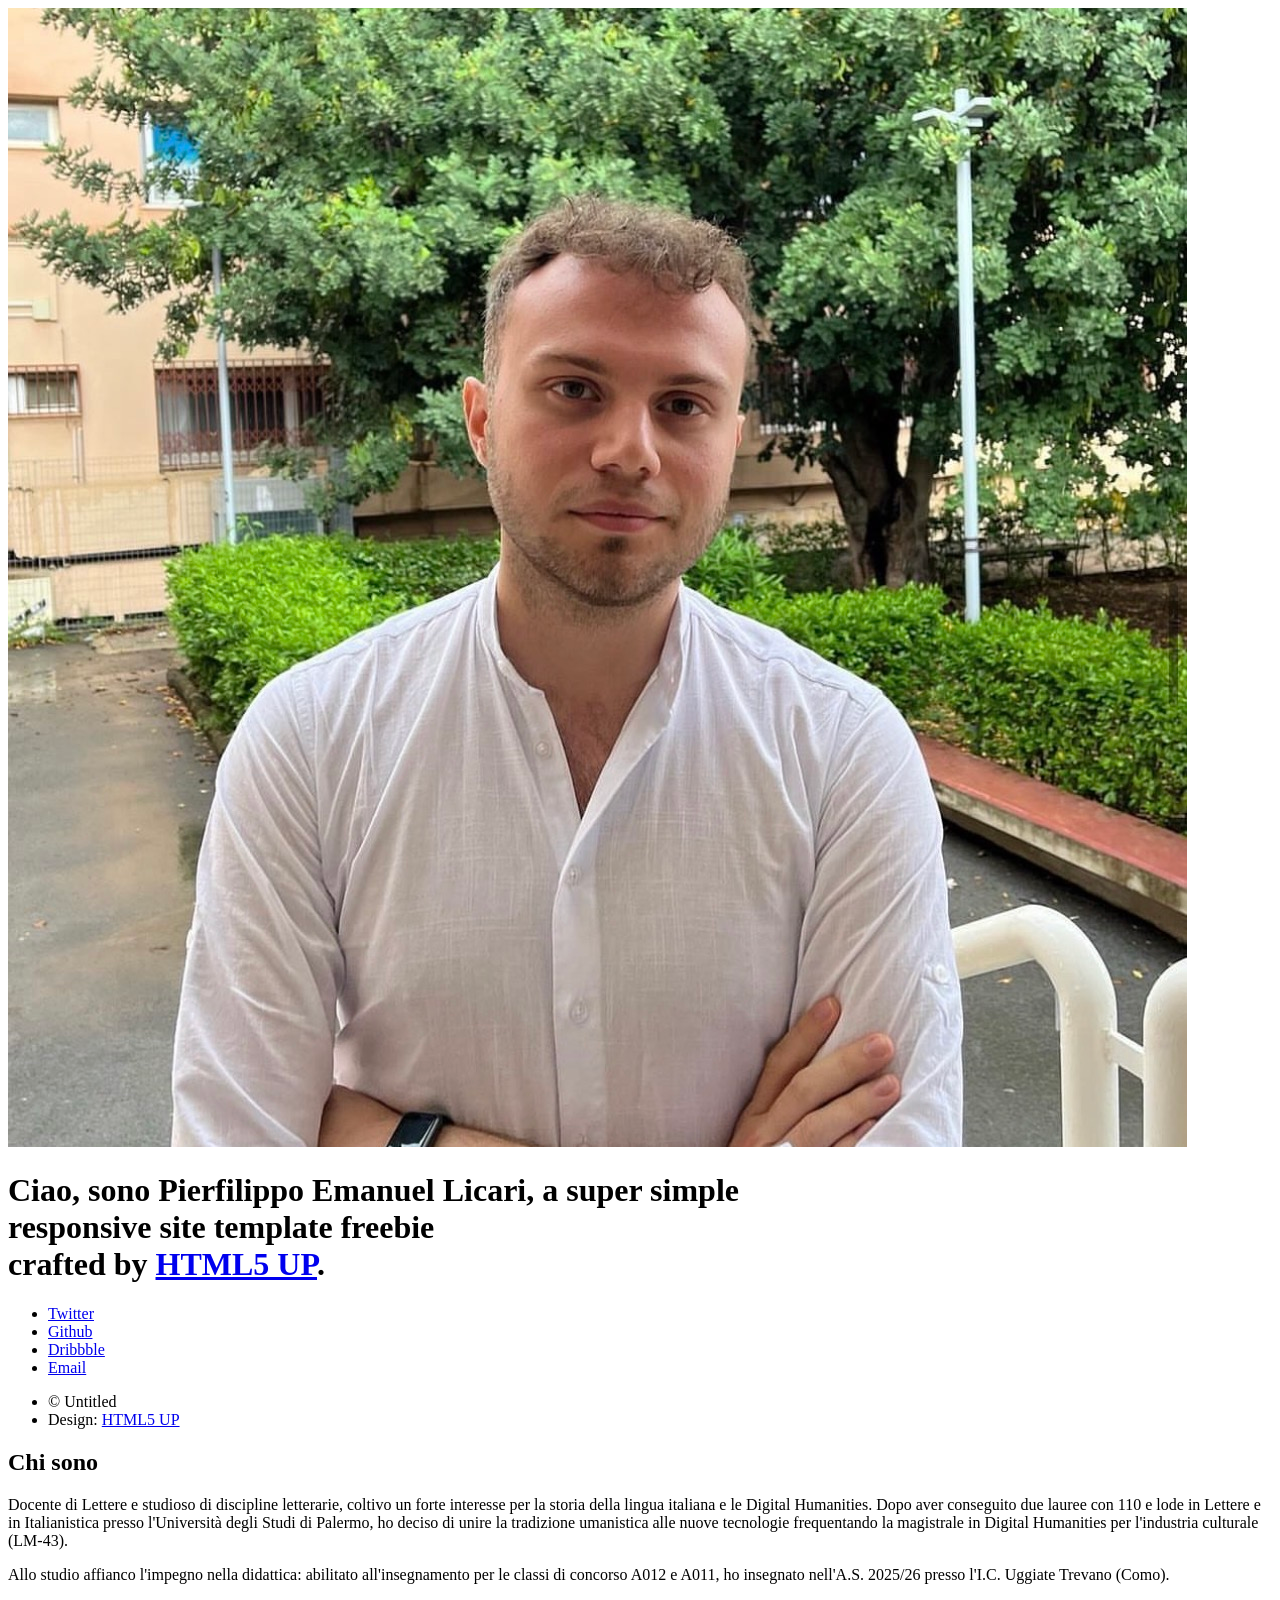
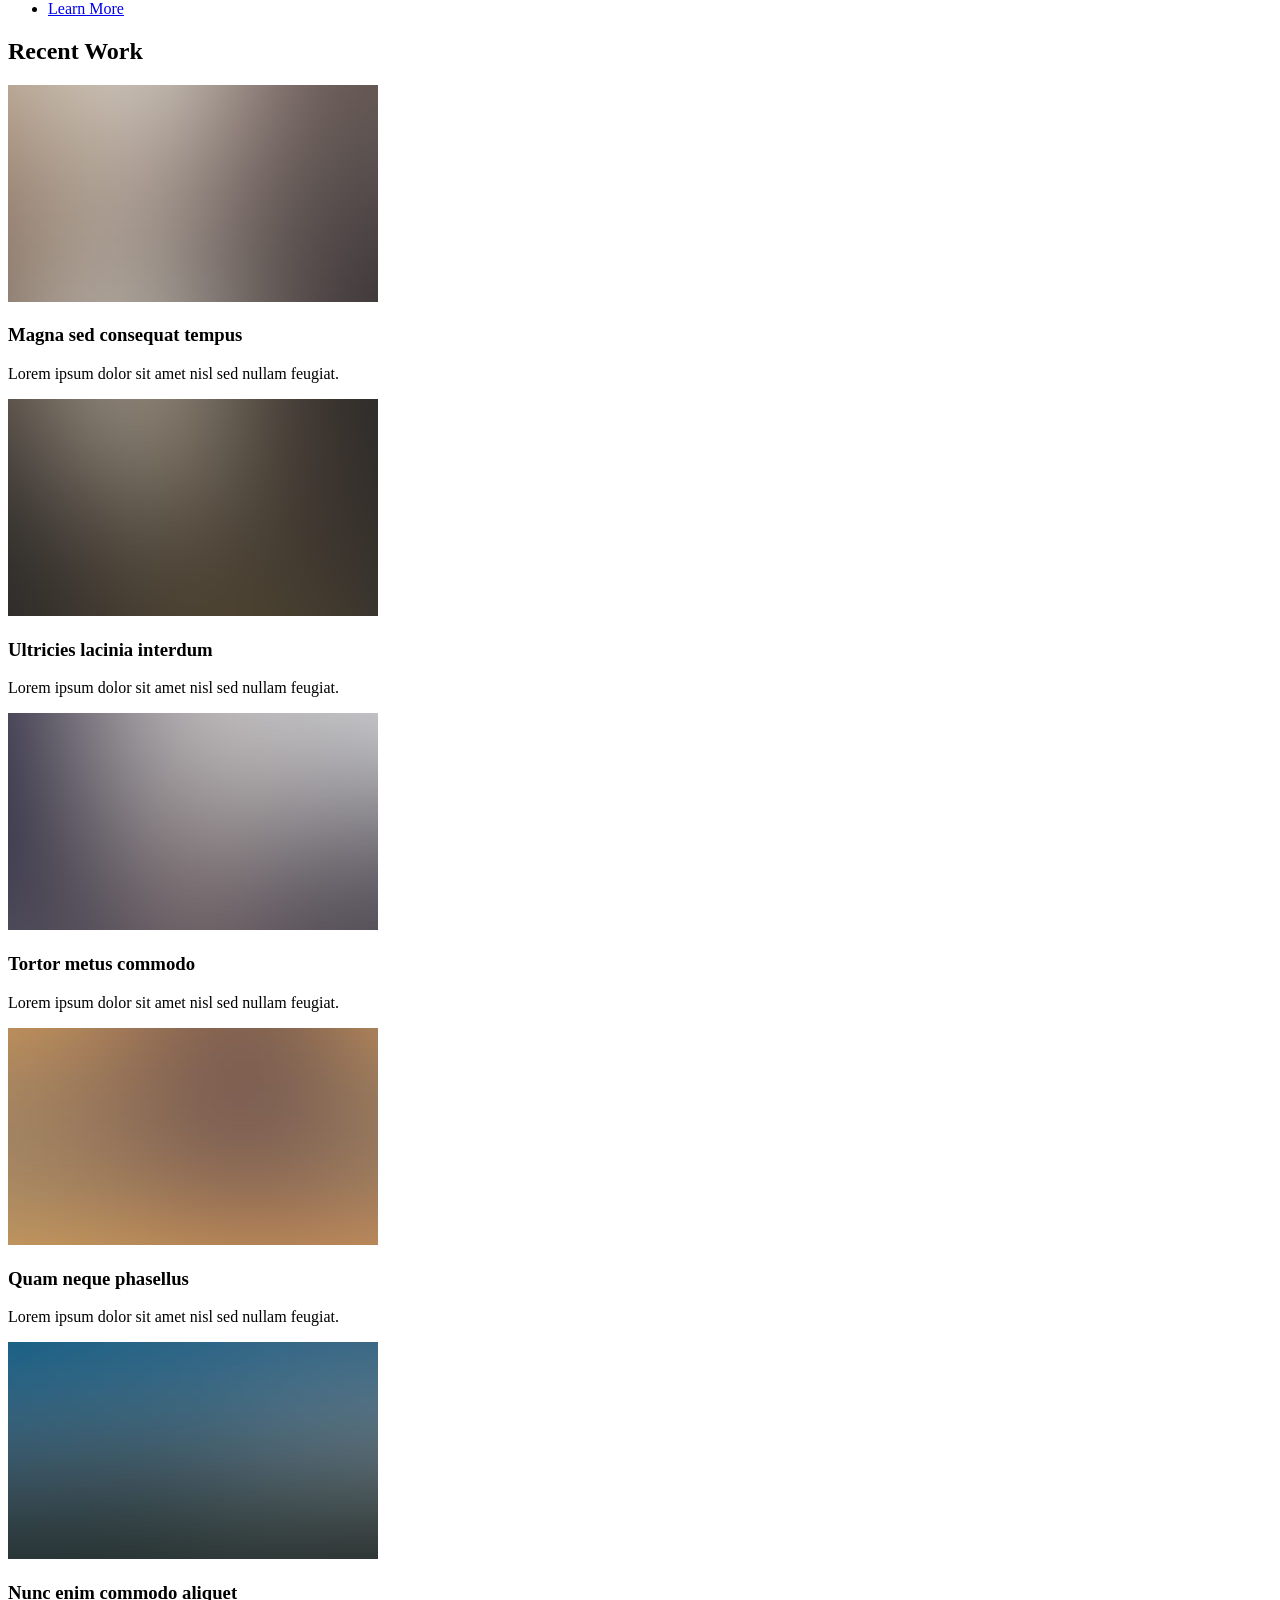
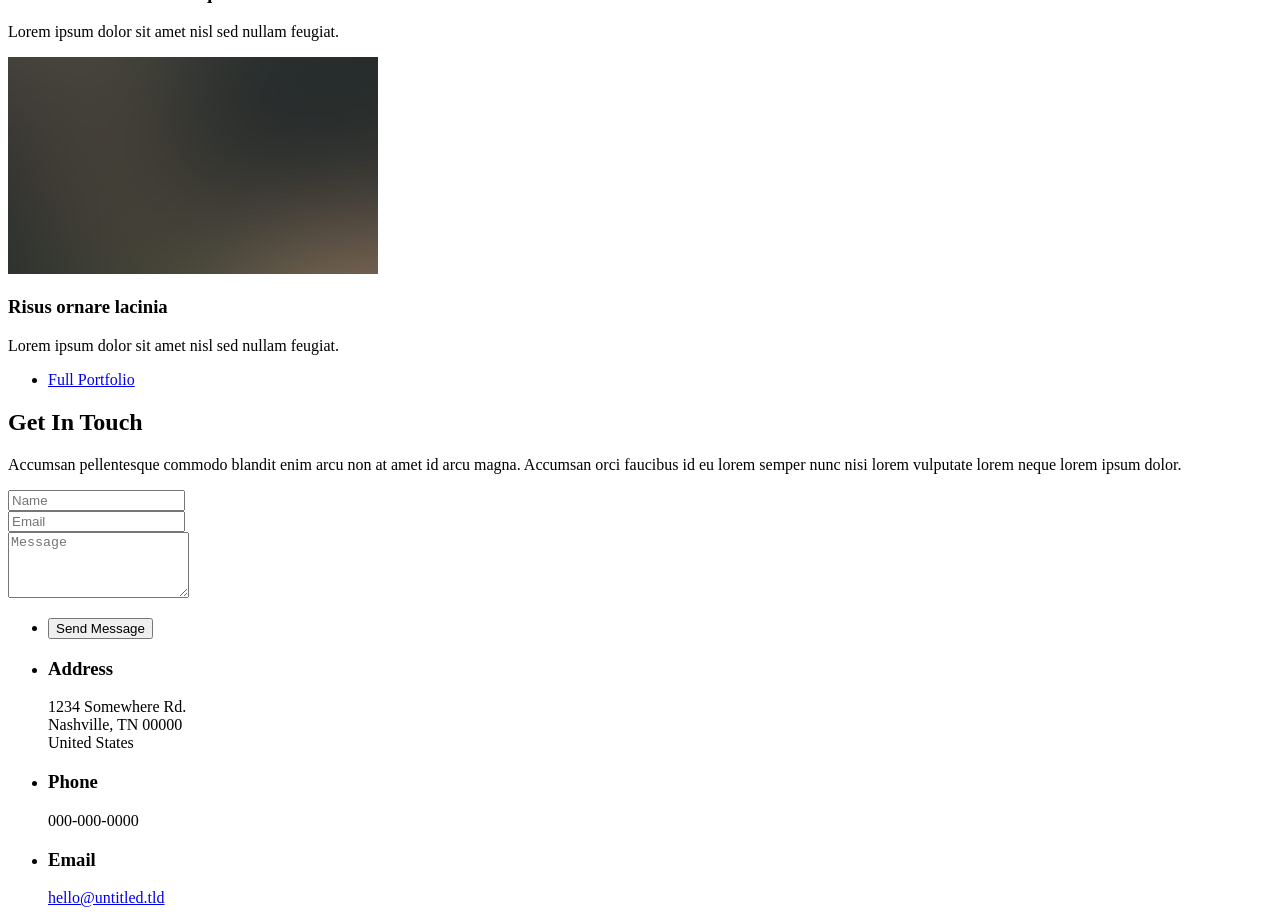
==== index.html @ dae39189 "Add files via upload" ====
<!DOCTYPE HTML>
<!--
	Strata by HTML5 UP
	html5up.net | @ajlkn
	Free for personal and commercial use under the CCA 3.0 license (html5up.net/license)
-->
<html>
	<head>
		<title>Portfolio di Pierfilippo</title>
		<meta charset="utf-8" />
		<meta name="viewport" content="width=device-width, initial-scale=1, user-scalable=no" />
		<link rel="stylesheet" href="assets/css/main.css" />
	</head>
	<body class="is-preload">

		<!-- Header -->
			<header id="header">
				<div class="inner">
					<a href="#" class="image avatar"><img src="images/avatar.jpg" alt="" /></a>
					<h1><strong>Ciao, sono Pierfilippo Emanuel Licari</strong>, a super simple<br />
					responsive site template freebie<br />
					crafted by <a href="http://html5up.net">HTML5 UP</a>.</h1>
				</div>
			</header>

		<!-- Main -->
			<div id="main">

				<!-- One -->
					<section id="one">
						<header class="major">
							<h2>Chi sono</h2>
<p>Docente di Lettere e studioso di discipline letterarie, coltivo un forte interesse per la storia della lingua italiana e le Digital Humanities. Dopo aver conseguito due lauree con 110 e lode in Lettere e in Italianistica presso l'Università degli Studi di Palermo, ho deciso di unire la tradizione umanistica alle nuove tecnologie frequentando la magistrale in Digital Humanities per l'industria culturale (LM-43).</p>

<p>Allo studio affianco l'impegno nella didattica: abilitato all'insegnamento per le classi di concorso A012 e A011, ho insegnato nell'A.S. 2025/26 presso l'I.C. Uggiate Trevano (Como).</p>
						<ul class="actions">
							<li><a href="#" class="button">Learn More</a></li>
						</ul>
					</section>

				<!-- Two -->
					<section id="two">
						<h2>Recent Work</h2>
						<div class="row">
							<article class="col-6 col-12-xsmall work-item">
								<a href="images/fulls/01.jpg" class="image fit thumb"><img src="images/thumbs/01.jpg" alt="" /></a>
								<h3>Magna sed consequat tempus</h3>
								<p>Lorem ipsum dolor sit amet nisl sed nullam feugiat.</p>
							</article>
							<article class="col-6 col-12-xsmall work-item">
								<a href="images/fulls/02.jpg" class="image fit thumb"><img src="images/thumbs/02.jpg" alt="" /></a>
								<h3>Ultricies lacinia interdum</h3>
								<p>Lorem ipsum dolor sit amet nisl sed nullam feugiat.</p>
							</article>
							<article class="col-6 col-12-xsmall work-item">
								<a href="images/fulls/03.jpg" class="image fit thumb"><img src="images/thumbs/03.jpg" alt="" /></a>
								<h3>Tortor metus commodo</h3>
								<p>Lorem ipsum dolor sit amet nisl sed nullam feugiat.</p>
							</article>
							<article class="col-6 col-12-xsmall work-item">
								<a href="images/fulls/04.jpg" class="image fit thumb"><img src="images/thumbs/04.jpg" alt="" /></a>
								<h3>Quam neque phasellus</h3>
								<p>Lorem ipsum dolor sit amet nisl sed nullam feugiat.</p>
							</article>
							<article class="col-6 col-12-xsmall work-item">
								<a href="images/fulls/05.jpg" class="image fit thumb"><img src="images/thumbs/05.jpg" alt="" /></a>
								<h3>Nunc enim commodo aliquet</h3>
								<p>Lorem ipsum dolor sit amet nisl sed nullam feugiat.</p>
							</article>
							<article class="col-6 col-12-xsmall work-item">
								<a href="images/fulls/06.jpg" class="image fit thumb"><img src="images/thumbs/06.jpg" alt="" /></a>
								<h3>Risus ornare lacinia</h3>
								<p>Lorem ipsum dolor sit amet nisl sed nullam feugiat.</p>
							</article>
						</div>
						<ul class="actions">
							<li><a href="#" class="button">Full Portfolio</a></li>
						</ul>
					</section>

				<!-- Three -->
					<section id="three">
						<h2>Get In Touch</h2>
						<p>Accumsan pellentesque commodo blandit enim arcu non at amet id arcu magna. Accumsan orci faucibus id eu lorem semper nunc nisi lorem vulputate lorem neque lorem ipsum dolor.</p>
						<div class="row">
							<div class="col-8 col-12-small">
								<form method="post" action="#">
									<div class="row gtr-uniform gtr-50">
										<div class="col-6 col-12-xsmall"><input type="text" name="name" id="name" placeholder="Name" /></div>
										<div class="col-6 col-12-xsmall"><input type="email" name="email" id="email" placeholder="Email" /></div>
										<div class="col-12"><textarea name="message" id="message" placeholder="Message" rows="4"></textarea></div>
									</div>
								</form>
								<ul class="actions">
									<li><input type="submit" value="Send Message" /></li>
								</ul>
							</div>
							<div class="col-4 col-12-small">
								<ul class="labeled-icons">
									<li>
										<h3 class="icon solid fa-home"><span class="label">Address</span></h3>
										1234 Somewhere Rd.<br />
										Nashville, TN 00000<br />
										United States
									</li>
									<li>
										<h3 class="icon solid fa-mobile-alt"><span class="label">Phone</span></h3>
										000-000-0000
									</li>
									<li>
										<h3 class="icon solid fa-envelope"><span class="label">Email</span></h3>
										<a href="#">hello@untitled.tld</a>
									</li>
								</ul>
							</div>
						</div>
					</section>

				<!-- Four -->
				<!--
					<section id="four">
						<h2>Elements</h2>

						<section>
							<h4>Text</h4>
							<p>This is <b>bold</b> and this is <strong>strong</strong>. This is <i>italic</i> and this is <em>emphasized</em>.
							This is <sup>superscript</sup> text and this is <sub>subscript</sub> text.
							This is <u>underlined</u> and this is code: <code>for (;;) { ... }</code>. Finally, <a href="#">this is a link</a>.</p>
							<hr />
							<header>
								<h4>Heading with a Subtitle</h4>
								<p>Lorem ipsum dolor sit amet nullam id egestas urna aliquam</p>
							</header>
							<p>Nunc lacinia ante nunc ac lobortis. Interdum adipiscing gravida odio porttitor sem non mi integer non faucibus ornare mi ut ante amet placerat aliquet. Volutpat eu sed ante lacinia sapien lorem accumsan varius montes viverra nibh in adipiscing blandit tempus accumsan.</p>
							<header>
								<h5>Heading with a Subtitle</h5>
								<p>Lorem ipsum dolor sit amet nullam id egestas urna aliquam</p>
							</header>
							<p>Nunc lacinia ante nunc ac lobortis. Interdum adipiscing gravida odio porttitor sem non mi integer non faucibus ornare mi ut ante amet placerat aliquet. Volutpat eu sed ante lacinia sapien lorem accumsan varius montes viverra nibh in adipiscing blandit tempus accumsan.</p>
							<hr />
							<h2>Heading Level 2</h2>
							<h3>Heading Level 3</h3>
							<h4>Heading Level 4</h4>
							<h5>Heading Level 5</h5>
							<h6>Heading Level 6</h6>
							<hr />
							<h5>Blockquote</h5>
							<blockquote>Fringilla nisl. Donec accumsan interdum nisi, quis tincidunt felis sagittis eget tempus euismod. Vestibulum ante ipsum primis in faucibus vestibulum. Blandit adipiscing eu felis iaculis volutpat ac adipiscing accumsan faucibus. Vestibulum ante ipsum primis in faucibus lorem ipsum dolor sit amet nullam adipiscing eu felis.</blockquote>
							<h5>Preformatted</h5>
							<pre><code>i = 0;

while (!deck.isInOrder()) {
print 'Iteration ' + i;
deck.shuffle();
i++;
}

print 'It took ' + i + ' iterations to sort the deck.';</code></pre>
						</section>

						<section>
							<h4>Lists</h4>
							<div class="row">
								<div class="col-6 col-12-xsmall">
									<h5>Unordered</h5>
									<ul>
										<li>Dolor pulvinar etiam magna etiam.</li>
										<li>Sagittis adipiscing lorem eleifend.</li>
										<li>Felis enim feugiat dolore viverra.</li>
									</ul>
									<h5>Alternate</h5>
									<ul class="alt">
										<li>Dolor pulvinar etiam magna etiam.</li>
										<li>Sagittis adipiscing lorem eleifend.</li>
										<li>Felis enim feugiat dolore viverra.</li>
									</ul>
								</div>
								<div class="col-6 col-12-xsmall">
									<h5>Ordered</h5>
									<ol>
										<li>Dolor pulvinar etiam magna etiam.</li>
										<li>Etiam vel felis at lorem sed viverra.</li>
										<li>Felis enim feugiat dolore viverra.</li>
										<li>Dolor pulvinar etiam magna etiam.</li>
										<li>Etiam vel felis at lorem sed viverra.</li>
										<li>Felis enim feugiat dolore viverra.</li>
									</ol>
									<h5>Icons</h5>
									<ul class="icons">
										<li><a href="#" class="icon brands fa-twitter"><span class="label">Twitter</span></a></li>
										<li><a href="#" class="icon brands fa-facebook-f"><span class="label">Facebook</span></a></li>
										<li><a href="#" class="icon brands fa-instagram"><span class="label">Instagram</span></a></li>
										<li><a href="#" class="icon brands fa-github"><span class="label">Github</span></a></li>
										<li><a href="#" class="icon brands fa-dribbble"><span class="label">Dribbble</span></a></li>
										<li><a href="#" class="icon brands fa-tumblr"><span class="label">Tumblr</span></a></li>
									</ul>
								</div>
							</div>
							<h5>Actions</h5>
							<ul class="actions">
								<li><a href="#" class="button primary">Default</a></li>
								<li><a href="#" class="button">Default</a></li>
							</ul>
							<ul class="actions small">
								<li><a href="#" class="button primary small">Small</a></li>
								<li><a href="#" class="button small">Small</a></li>
							</ul>
							<div class="row">
								<div class="col-6 col-12-small">
									<ul class="actions stacked">
										<li><a href="#" class="button primary">Default</a></li>
										<li><a href="#" class="button">Default</a></li>
									</ul>
								</div>
								<div class="col-6 col-12-small">
									<ul class="actions stacked">
										<li><a href="#" class="button primary small">Small</a></li>
										<li><a href="#" class="button small">Small</a></li>
									</ul>
								</div>
								<div class="col-6 col-12-small">
									<ul class="actions stacked">
										<li><a href="#" class="button primary fit">Default</a></li>
										<li><a href="#" class="button fit">Default</a></li>
									</ul>
								</div>
								<div class="col-6 col-12-small">
									<ul class="actions stacked">
										<li><a href="#" class="button primary small fit">Small</a></li>
										<li><a href="#" class="button small fit">Small</a></li>
									</ul>
								</div>
							</div>
						</section>

						<section>
							<h4>Table</h4>
							<h5>Default</h5>
							<div class="table-wrapper">
								<table>
									<thead>
										<tr>
											<th>Name</th>
											<th>Description</th>
											<th>Price</th>
										</tr>
									</thead>
									<tbody>
										<tr>
											<td>Item One</td>
											<td>Ante turpis integer aliquet porttitor.</td>
											<td>29.99</td>
										</tr>
										<tr>
											<td>Item Two</td>
											<td>Vis ac commodo adipiscing arcu aliquet.</td>
											<td>19.99</td>
										</tr>
										<tr>
											<td>Item Three</td>
											<td> Morbi faucibus arcu accumsan lorem.</td>
											<td>29.99</td>
										</tr>
										<tr>
											<td>Item Four</td>
											<td>Vitae integer tempus condimentum.</td>
											<td>19.99</td>
										</tr>
										<tr>
											<td>Item Five</td>
											<td>Ante turpis integer aliquet porttitor.</td>
											<td>29.99</td>
										</tr>
									</tbody>
									<tfoot>
										<tr>
											<td colspan="2"></td>
											<td>100.00</td>
										</tr>
									</tfoot>
								</table>
							</div>

							<h5>Alternate</h5>
							<div class="table-wrapper">
								<table class="alt">
									<thead>
										<tr>
											<th>Name</th>
											<th>Description</th>
											<th>Price</th>
										</tr>
									</thead>
									<tbody>
										<tr>
											<td>Item One</td>
											<td>Ante turpis integer aliquet porttitor.</td>
											<td>29.99</td>
										</tr>
										<tr>
											<td>Item Two</td>
											<td>Vis ac commodo adipiscing arcu aliquet.</td>
											<td>19.99</td>
										</tr>
										<tr>
											<td>Item Three</td>
											<td> Morbi faucibus arcu accumsan lorem.</td>
											<td>29.99</td>
										</tr>
										<tr>
											<td>Item Four</td>
											<td>Vitae integer tempus condimentum.</td>
											<td>19.99</td>
										</tr>
										<tr>
											<td>Item Five</td>
											<td>Ante turpis integer aliquet porttitor.</td>
											<td>29.99</td>
										</tr>
									</tbody>
									<tfoot>
										<tr>
											<td colspan="2"></td>
											<td>100.00</td>
										</tr>
									</tfoot>
								</table>
							</div>
						</section>

						<section>
							<h4>Buttons</h4>
							<ul class="actions">
								<li><a href="#" class="button primary">Primary</a></li>
								<li><a href="#" class="button">Default</a></li>
							</ul>
							<ul class="actions">
								<li><a href="#" class="button large">Large</a></li>
								<li><a href="#" class="button">Default</a></li>
								<li><a href="#" class="button small">Small</a></li>
							</ul>
							<ul class="actions fit">
								<li><a href="#" class="button primary fit">Fit</a></li>
								<li><a href="#" class="button fit">Fit</a></li>
							</ul>
							<ul class="actions fit small">
								<li><a href="#" class="button primary fit small">Fit + Small</a></li>
								<li><a href="#" class="button fit small">Fit + Small</a></li>
							</ul>
							<ul class="actions">
								<li><a href="#" class="button primary icon solid fa-download">Icon</a></li>
								<li><a href="#" class="button icon solid fa-download">Icon</a></li>
							</ul>
							<ul class="actions">
								<li><span class="button primary disabled">Primary</span></li>
								<li><span class="button disabled">Default</span></li>
							</ul>
						</section>

						<section>
							<h4>Form</h4>
							<form method="post" action="#">
								<div class="row gtr-uniform gtr-50">
									<div class="col-6 col-12-xsmall">
										<input type="text" name="demo-name" id="demo-name" value="" placeholder="Name" />
									</div>
									<div class="col-6 col-12-xsmall">
										<input type="email" name="demo-email" id="demo-email" value="" placeholder="Email" />
									</div>
									<div class="col-12">
										<select name="demo-category" id="demo-category">
											<option value="">- Category -</option>
											<option value="1">Manufacturing</option>
											<option value="1">Shipping</option>
											<option value="1">Administration</option>
											<option value="1">Human Resources</option>
										</select>
									</div>
									<div class="col-4 col-12-small">
										<input type="radio" id="demo-priority-low" name="demo-priority" checked>
										<label for="demo-priority-low">Low Priority</label>
									</div>
									<div class="col-4 col-12-small">
										<input type="radio" id="demo-priority-normal" name="demo-priority">
										<label for="demo-priority-normal">Normal Priority</label>
									</div>
									<div class="col-4 col-12-small">
										<input type="radio" id="demo-priority-high" name="demo-priority">
										<label for="demo-priority-high">High Priority</label>
									</div>
									<div class="col-6 col-12-small">
										<input type="checkbox" id="demo-copy" name="demo-copy">
										<label for="demo-copy">Email me a copy of this message</label>
									</div>
									<div class="col-6 col-12-small">
										<input type="checkbox" id="demo-human" name="demo-human" checked>
										<label for="demo-human">I am a human and not a robot</label>
									</div>
									<div class="col-12">
										<textarea name="demo-message" id="demo-message" placeholder="Enter your message" rows="6"></textarea>
									</div>
									<div class="col-12">
										<ul class="actions">
											<li><input type="submit" value="Send Message" class="primary" /></li>
											<li><input type="reset" value="Reset" /></li>
										</ul>
									</div>
								</div>
							</form>
						</section>

						<section>
							<h4>Image</h4>
							<h5>Fit</h5>
							<div class="box alt">
								<div class="row gtr-50 gtr-uniform">
									<div class="col-12"><span class="image fit"><img src="images/fulls/05.jpg" alt="" /></span></div>
									<div class="col-4"><span class="image fit"><img src="images/thumbs/01.jpg" alt="" /></span></div>
									<div class="col-4"><span class="image fit"><img src="images/thumbs/02.jpg" alt="" /></span></div>
									<div class="col-4"><span class="image fit"><img src="images/thumbs/03.jpg" alt="" /></span></div>
									<div class="col-4"><span class="image fit"><img src="images/thumbs/04.jpg" alt="" /></span></div>
									<div class="col-4"><span class="image fit"><img src="images/thumbs/05.jpg" alt="" /></span></div>
									<div class="col-4"><span class="image fit"><img src="images/thumbs/06.jpg" alt="" /></span></div>
									<div class="col-4"><span class="image fit"><img src="images/thumbs/03.jpg" alt="" /></span></div>
									<div class="col-4"><span class="image fit"><img src="images/thumbs/02.jpg" alt="" /></span></div>
									<div class="col-4"><span class="image fit"><img src="images/thumbs/01.jpg" alt="" /></span></div>
								</div>
							</div>
							<h5>Left &amp; Right</h5>
							<p><span class="image left"><img src="images/avatar.jpg" alt="" /></span>Fringilla nisl. Donec accumsan interdum nisi, quis tincidunt felis sagittis eget. tempus euismod. Vestibulum ante ipsum primis in faucibus vestibulum. Blandit adipiscing eu felis iaculis volutpat ac adipiscing accumsan eu faucibus. Integer ac pellentesque praesent tincidunt felis sagittis eget. tempus euismod. Vestibulum ante ipsum primis in faucibus vestibulum. Blandit adipiscing eu felis iaculis volutpat ac adipiscing accumsan eu faucibus. Integer ac pellentesque praesent. Donec accumsan interdum nisi, quis tincidunt felis sagittis eget. tempus euismod. Vestibulum ante ipsum primis in faucibus vestibulum. Blandit adipiscing eu felis iaculis volutpat ac adipiscing accumsan eu faucibus. Integer ac pellentesque praesent tincidunt felis sagittis eget. tempus euismod. Vestibulum ante ipsum primis in faucibus vestibulum. Blandit adipiscing eu felis iaculis volutpat ac adipiscing accumsan eu faucibus. Integer ac pellentesque praesent.</p>
							<p><span class="image right"><img src="images/avatar.jpg" alt="" /></span>Fringilla nisl. Donec accumsan interdum nisi, quis tincidunt felis sagittis eget. tempus euismod. Vestibulum ante ipsum primis in faucibus vestibulum. Blandit adipiscing eu felis iaculis volutpat ac adipiscing accumsan eu faucibus. Integer ac pellentesque praesent tincidunt felis sagittis eget. tempus euismod. Vestibulum ante ipsum primis in faucibus vestibulum. Blandit adipiscing eu felis iaculis volutpat ac adipiscing accumsan eu faucibus. Integer ac pellentesque praesent. Donec accumsan interdum nisi, quis tincidunt felis sagittis eget. tempus euismod. Vestibulum ante ipsum primis in faucibus vestibulum. Blandit adipiscing eu felis iaculis volutpat ac adipiscing accumsan eu faucibus. Integer ac pellentesque praesent tincidunt felis sagittis eget. tempus euismod. Vestibulum ante ipsum primis in faucibus vestibulum. Blandit adipiscing eu felis iaculis volutpat ac adipiscing accumsan eu faucibus. Integer ac pellentesque praesent.</p>
						</section>

					</section>
				-->

			</div>

		<!-- Footer -->
			<footer id="footer">
				<div class="inner">
					<ul class="icons">
						<li><a href="#" class="icon brands fa-twitter"><span class="label">Twitter</span></a></li>
						<li><a href="#" class="icon brands fa-github"><span class="label">Github</span></a></li>
						<li><a href="#" class="icon brands fa-dribbble"><span class="label">Dribbble</span></a></li>
						<li><a href="#" class="icon solid fa-envelope"><span class="label">Email</span></a></li>
					</ul>
					<ul class="copyright">
						<li>&copy; Untitled</li><li>Design: <a href="http://html5up.net">HTML5 UP</a></li>
					</ul>
				</div>
			</footer>

		<!-- Scripts -->
			<script src="assets/js/jquery.min.js"></script>
			<script src="assets/js/jquery.poptrox.min.js"></script>
			<script src="assets/js/browser.min.js"></script>
			<script src="assets/js/breakpoints.min.js"></script>
			<script src="assets/js/util.js"></script>
			<script src="assets/js/main.js"></script>

	</body>
</html>
---- assets/css/main.css ----
@import url("fontawesome-all.min.css");
@import url("https://fonts.googleapis.com/css?family=Source+Sans+Pro:400,400italic");

/*
	Strata by HTML5 UP
	html5up.net | @ajlkn
	Free for personal and commercial use under the CCA 3.0 license (html5up.net/license)
*/

html, body, div, span, applet, object,
iframe, h1, h2, h3, h4, h5, h6, p, blockquote,
pre, a, abbr, acronym, address, big, cite,
code, del, dfn, em, img, ins, kbd, q, s, samp,
small, strike, strong, sub, sup, tt, var, b,
u, i, center, dl, dt, dd, ol, ul, li, fieldset,
form, label, legend, table, caption, tbody,
tfoot, thead, tr, th, td, article, aside,
canvas, details, embed, figure, figcaption,
footer, header, hgroup, menu, nav, output, ruby,
section, summary, time, mark, audio, video {
	margin: 0;
	padding: 0;
	border: 0;
	font-size: 100%;
	font: inherit;
	vertical-align: baseline;}

article, aside, details, figcaption, figure,
footer, header, hgroup, menu, nav, section {
	display: block;}

body {
	line-height: 1;
}

ol, ul {
	list-style: none;
}

blockquote, q {
	quotes: none;
}

	blockquote:before, blockquote:after, q:before, q:after {
		content: '';
		content: none;
	}

table {
	border-collapse: collapse;
	border-spacing: 0;
}

body {
	-webkit-text-size-adjust: none;
}

mark {
	background-color: transparent;
	color: inherit;
}

input::-moz-focus-inner {
	border: 0;
	padding: 0;
}

input, select, textarea {
	-moz-appearance: none;
	-webkit-appearance: none;
	-ms-appearance: none;
	appearance: none;
}

/* Basic */

	html {
		box-sizing: border-box;
	}

	*, *:before, *:after {
		box-sizing: inherit;
	}

	body {
		background: #fff;
	}

		body.is-preload *, body.is-preload *:before, body.is-preload *:after {
			-moz-animation: none !important;
			-webkit-animation: none !important;
			-ms-animation: none !important;
			animation: none !important;
			-moz-transition: none !important;
			-webkit-transition: none !important;
			-ms-transition: none !important;
			transition: none !important;
		}

	body, input, select, textarea {
		color: #a2a2a2;
		font-family: "Source Sans Pro", Helvetica, sans-serif;
		font-size: 16pt;
		font-weight: 400;
		line-height: 1.75em;
	}

	a {
		-moz-transition: color 0.2s ease-in-out, border-color 0.2s ease-in-out;
		-webkit-transition: color 0.2s ease-in-out, border-color 0.2s ease-in-out;
		-ms-transition: color 0.2s ease-in-out, border-color 0.2s ease-in-out;
		transition: color 0.2s ease-in-out, border-color 0.2s ease-in-out;
		border-bottom: dotted 1px;
		color: #49bf9d;
		text-decoration: none;
	}

		a:hover {
			border-bottom-color: transparent;
			color: #49bf9d !important;
			text-decoration: none;
		}

	strong, b {
		color: #787878;
		font-weight: 400;
	}

	em, i {
		font-style: italic;
	}

	p {
		margin: 0 0 2em 0;
	}

	h1, h2, h3, h4, h5, h6 {
		color: #787878;
		font-weight: 400;
		line-height: 1em;
		margin: 0 0 1em 0;
	}

		h1 a, h2 a, h3 a, h4 a, h5 a, h6 a {
			color: inherit;
			text-decoration: none;
		}

	h1 {
		font-size: 2em;
		line-height: 1.5em;
	}

	h2 {
		font-size: 1.5em;
		line-height: 1.5em;
	}

	h3 {
		font-size: 1.25em;
		line-height: 1.5em;
	}

	h4 {
		font-size: 1.1em;
		line-height: 1.5em;
	}

	h5 {
		font-size: 0.9em;
		line-height: 1.5em;
	}

	h6 {
		font-size: 0.7em;
		line-height: 1.5em;
	}

	sub {
		font-size: 0.8em;
		position: relative;
		top: 0.5em;
	}

	sup {
		font-size: 0.8em;
		position: relative;
		top: -0.5em;
	}

	hr {
		border: 0;
		border-bottom: solid 2px #efefef;
		margin: 2em 0;
	}

		hr.major {
			margin: 3em 0;
		}

	blockquote {
		border-left: solid 6px #efefef;
		font-style: italic;
		margin: 0 0 2em 0;
		padding: 0.5em 0 0.5em 1.5em;
	}

	code {
		background: #f7f7f7;
		border-radius: 0.35em;
		border: solid 2px #efefef;
		font-family: "Courier New", monospace;
		font-size: 0.9em;
		margin: 0 0.25em;
		padding: 0.25em 0.65em;
	}

	pre {
		-webkit-overflow-scrolling: touch;
		font-family: "Courier New", monospace;
		font-size: 0.9em;
		margin: 0 0 2em 0;
	}

		pre code {
			display: block;
			line-height: 1.75em;
			padding: 1em 1.5em;
			overflow-x: auto;
		}

	.align-left {
		text-align: left;
	}

	.align-center {
		text-align: center;
	}

	.align-right {
		text-align: right;
	}

/* Container */

	.container {
		margin: 0 auto;
		max-width: calc(100% - 4em);
		width: 100%;
	}

		.container.xsmall {
			width: 25%;
		}

		.container.small {
			width: 50%;
		}

		.container.medium {
			width: 75%;
		}

		.container.large {
			width: 125%;
		}

		.container.xlarge {
			width: 150%;
		}

		.container.max {
			width: 100%;
		}

		@media screen and (max-width: 980px) {

			.container {
				width: 100% !important;
				max-width: 100% !important;
			}

		}

		@media screen and (max-width: 480px) {

			.container {
				max-width: calc(100% - 3em);
			}

		}

/* Row */

	.row {
		display: flex;
		flex-wrap: wrap;
		box-sizing: border-box;
		align-items: stretch;
	}

		.row > * {
			box-sizing: border-box;
		}

		.row.gtr-uniform > * > :last-child {
			margin-bottom: 0;
		}

		.row.aln-left {
			justify-content: flex-start;
		}

		.row.aln-center {
			justify-content: center;
		}

		.row.aln-right {
			justify-content: flex-end;
		}

		.row.aln-top {
			align-items: flex-start;
		}

		.row.aln-middle {
			align-items: center;
		}

		.row.aln-bottom {
			align-items: flex-end;
		}

		.row > .imp {
			order: -1;
		}

		.row > .col-1 {
			width: 8.33333%;
		}

		.row > .off-1 {
			margin-left: 8.33333%;
		}

		.row > .col-2 {
			width: 16.66667%;
		}

		.row > .off-2 {
			margin-left: 16.66667%;
		}

		.row > .col-3 {
			width: 25%;
		}

		.row > .off-3 {
			margin-left: 25%;
		}

		.row > .col-4 {
			width: 33.33333%;
		}

		.row > .off-4 {
			margin-left: 33.33333%;
		}

		.row > .col-5 {
			width: 41.66667%;
		}

		.row > .off-5 {
			margin-left: 41.66667%;
		}

		.row > .col-6 {
			width: 50%;
		}

		.row > .off-6 {
			margin-left: 50%;
		}

		.row > .col-7 {
			width: 58.33333%;
		}

		.row > .off-7 {
			margin-left: 58.33333%;
		}

		.row > .col-8 {
			width: 66.66667%;
		}

		.row > .off-8 {
			margin-left: 66.66667%;
		}

		.row > .col-9 {
			width: 75%;
		}

		.row > .off-9 {
			margin-left: 75%;
		}

		.row > .col-10 {
			width: 83.33333%;
		}

		.row > .off-10 {
			margin-left: 83.33333%;
		}

		.row > .col-11 {
			width: 91.66667%;
		}

		.row > .off-11 {
			margin-left: 91.66667%;
		}

		.row > .col-12 {
			width: 100%;
		}

		.row > .off-12 {
			margin-left: 100%;
		}

		.row.gtr-0 {
			margin-top: 0;
			margin-left: 0em;
		}

			.row.gtr-0 > * {
				padding: 0 0 0 0em;
			}

			.row.gtr-0.gtr-uniform {
				margin-top: 0em;
			}

				.row.gtr-0.gtr-uniform > * {
					padding-top: 0em;
				}

		.row.gtr-25 {
			margin-top: 0;
			margin-left: -0.625em;
		}

			.row.gtr-25 > * {
				padding: 0 0 0 0.625em;
			}

			.row.gtr-25.gtr-uniform {
				margin-top: -0.625em;
			}

				.row.gtr-25.gtr-uniform > * {
					padding-top: 0.625em;
				}

		.row.gtr-50 {
			margin-top: 0;
			margin-left: -1.25em;
		}

			.row.gtr-50 > * {
				padding: 0 0 0 1.25em;
			}

			.row.gtr-50.gtr-uniform {
				margin-top: -1.25em;
			}

				.row.gtr-50.gtr-uniform > * {
					padding-top: 1.25em;
				}

		.row {
			margin-top: 0;
			margin-left: -2.5em;
		}

			.row > * {
				padding: 0 0 0 2.5em;
			}

			.row.gtr-uniform {
				margin-top: -2.5em;
			}

				.row.gtr-uniform > * {
					padding-top: 2.5em;
				}

		.row.gtr-150 {
			margin-top: 0;
			margin-left: -3.75em;
		}

			.row.gtr-150 > * {
				padding: 0 0 0 3.75em;
			}

			.row.gtr-150.gtr-uniform {
				margin-top: -3.75em;
			}

				.row.gtr-150.gtr-uniform > * {
					padding-top: 3.75em;
				}

		.row.gtr-200 {
			margin-top: 0;
			margin-left: -5em;
		}

			.row.gtr-200 > * {
				padding: 0 0 0 5em;
			}

			.row.gtr-200.gtr-uniform {
				margin-top: -5em;
			}

				.row.gtr-200.gtr-uniform > * {
					padding-top: 5em;
				}

		@media screen and (max-width: 1800px) {

			.row {
				display: flex;
				flex-wrap: wrap;
				box-sizing: border-box;
				align-items: stretch;
			}

				.row > * {
					box-sizing: border-box;
				}

				.row.gtr-uniform > * > :last-child {
					margin-bottom: 0;
				}

				.row.aln-left {
					justify-content: flex-start;
				}

				.row.aln-center {
					justify-content: center;
				}

				.row.aln-right {
					justify-content: flex-end;
				}

				.row.aln-top {
					align-items: flex-start;
				}

				.row.aln-middle {
					align-items: center;
				}

				.row.aln-bottom {
					align-items: flex-end;
				}

				.row > .imp-xlarge {
					order: -1;
				}

				.row > .col-1-xlarge {
					width: 8.33333%;
				}

				.row > .off-1-xlarge {
					margin-left: 8.33333%;
				}

				.row > .col-2-xlarge {
					width: 16.66667%;
				}

				.row > .off-2-xlarge {
					margin-left: 16.66667%;
				}

				.row > .col-3-xlarge {
					width: 25%;
				}

				.row > .off-3-xlarge {
					margin-left: 25%;
				}

				.row > .col-4-xlarge {
					width: 33.33333%;
				}

				.row > .off-4-xlarge {
					margin-left: 33.33333%;
				}

				.row > .col-5-xlarge {
					width: 41.66667%;
				}

				.row > .off-5-xlarge {
					margin-left: 41.66667%;
				}

				.row > .col-6-xlarge {
					width: 50%;
				}

				.row > .off-6-xlarge {
					margin-left: 50%;
				}

				.row > .col-7-xlarge {
					width: 58.33333%;
				}

				.row > .off-7-xlarge {
					margin-left: 58.33333%;
				}

				.row > .col-8-xlarge {
					width: 66.66667%;
				}

				.row > .off-8-xlarge {
					margin-left: 66.66667%;
				}

				.row > .col-9-xlarge {
					width: 75%;
				}

				.row > .off-9-xlarge {
					margin-left: 75%;
				}

				.row > .col-10-xlarge {
					width: 83.33333%;
				}

				.row > .off-10-xlarge {
					margin-left: 83.33333%;
				}

				.row > .col-11-xlarge {
					width: 91.66667%;
				}

				.row > .off-11-xlarge {
					margin-left: 91.66667%;
				}

				.row > .col-12-xlarge {
					width: 100%;
				}

				.row > .off-12-xlarge {
					margin-left: 100%;
				}

				.row.gtr-0 {
					margin-top: 0;
					margin-left: 0em;
				}

					.row.gtr-0 > * {
						padding: 0 0 0 0em;
					}

					.row.gtr-0.gtr-uniform {
						margin-top: 0em;
					}

						.row.gtr-0.gtr-uniform > * {
							padding-top: 0em;
						}

				.row.gtr-25 {
					margin-top: 0;
					margin-left: -0.625em;
				}

					.row.gtr-25 > * {
						padding: 0 0 0 0.625em;
					}

					.row.gtr-25.gtr-uniform {
						margin-top: -0.625em;
					}

						.row.gtr-25.gtr-uniform > * {
							padding-top: 0.625em;
						}

				.row.gtr-50 {
					margin-top: 0;
					margin-left: -1.25em;
				}

					.row.gtr-50 > * {
						padding: 0 0 0 1.25em;
					}

					.row.gtr-50.gtr-uniform {
						margin-top: -1.25em;
					}

						.row.gtr-50.gtr-uniform > * {
							padding-top: 1.25em;
						}

				.row {
					margin-top: 0;
					margin-left: -2.5em;
				}

					.row > * {
						padding: 0 0 0 2.5em;
					}

					.row.gtr-uniform {
						margin-top: -2.5em;
					}

						.row.gtr-uniform > * {
							padding-top: 2.5em;
						}

				.row.gtr-150 {
					margin-top: 0;
					margin-left: -3.75em;
				}

					.row.gtr-150 > * {
						padding: 0 0 0 3.75em;
					}

					.row.gtr-150.gtr-uniform {
						margin-top: -3.75em;
					}

						.row.gtr-150.gtr-uniform > * {
							padding-top: 3.75em;
						}

				.row.gtr-200 {
					margin-top: 0;
					margin-left: -5em;
				}

					.row.gtr-200 > * {
						padding: 0 0 0 5em;
					}

					.row.gtr-200.gtr-uniform {
						margin-top: -5em;
					}

						.row.gtr-200.gtr-uniform > * {
							padding-top: 5em;
						}

		}

		@media screen and (max-width: 1280px) {

			.row {
				display: flex;
				flex-wrap: wrap;
				box-sizing: border-box;
				align-items: stretch;
			}

				.row > * {
					box-sizing: border-box;
				}

				.row.gtr-uniform > * > :last-child {
					margin-bottom: 0;
				}

				.row.aln-left {
					justify-content: flex-start;
				}

				.row.aln-center {
					justify-content: center;
				}

				.row.aln-right {
					justify-content: flex-end;
				}

				.row.aln-top {
					align-items: flex-start;
				}

				.row.aln-middle {
					align-items: center;
				}

				.row.aln-bottom {
					align-items: flex-end;
				}

				.row > .imp-large {
					order: -1;
				}

				.row > .col-1-large {
					width: 8.33333%;
				}

				.row > .off-1-large {
					margin-left: 8.33333%;
				}

				.row > .col-2-large {
					width: 16.66667%;
				}

				.row > .off-2-large {
					margin-left: 16.66667%;
				}

				.row > .col-3-large {
					width: 25%;
				}

				.row > .off-3-large {
					margin-left: 25%;
				}

				.row > .col-4-large {
					width: 33.33333%;
				}

				.row > .off-4-large {
					margin-left: 33.33333%;
				}

				.row > .col-5-large {
					width: 41.66667%;
				}

				.row > .off-5-large {
					margin-left: 41.66667%;
				}

				.row > .col-6-large {
					width: 50%;
				}

				.row > .off-6-large {
					margin-left: 50%;
				}

				.row > .col-7-large {
					width: 58.33333%;
				}

				.row > .off-7-large {
					margin-left: 58.33333%;
				}

				.row > .col-8-large {
					width: 66.66667%;
				}

				.row > .off-8-large {
					margin-left: 66.66667%;
				}

				.row > .col-9-large {
					width: 75%;
				}

				.row > .off-9-large {
					margin-left: 75%;
				}

				.row > .col-10-large {
					width: 83.33333%;
				}

				.row > .off-10-large {
					margin-left: 83.33333%;
				}

				.row > .col-11-large {
					width: 91.66667%;
				}

				.row > .off-11-large {
					margin-left: 91.66667%;
				}

				.row > .col-12-large {
					width: 100%;
				}

				.row > .off-12-large {
					margin-left: 100%;
				}

				.row.gtr-0 {
					margin-top: 0;
					margin-left: 0em;
				}

					.row.gtr-0 > * {
						padding: 0 0 0 0em;
					}

					.row.gtr-0.gtr-uniform {
						margin-top: 0em;
					}

						.row.gtr-0.gtr-uniform > * {
							padding-top: 0em;
						}

				.row.gtr-25 {
					margin-top: 0;
					margin-left: -0.5em;
				}

					.row.gtr-25 > * {
						padding: 0 0 0 0.5em;
					}

					.row.gtr-25.gtr-uniform {
						margin-top: -0.5em;
					}

						.row.gtr-25.gtr-uniform > * {
							padding-top: 0.5em;
						}

				.row.gtr-50 {
					margin-top: 0;
					margin-left: -1em;
				}

					.row.gtr-50 > * {
						padding: 0 0 0 1em;
					}

					.row.gtr-50.gtr-uniform {
						margin-top: -1em;
					}

						.row.gtr-50.gtr-uniform > * {
							padding-top: 1em;
						}

				.row {
					margin-top: 0;
					margin-left: -2em;
				}

					.row > * {
						padding: 0 0 0 2em;
					}

					.row.gtr-uniform {
						margin-top: -2em;
					}

						.row.gtr-uniform > * {
							padding-top: 2em;
						}

				.row.gtr-150 {
					margin-top: 0;
					margin-left: -3em;
				}

					.row.gtr-150 > * {
						padding: 0 0 0 3em;
					}

					.row.gtr-150.gtr-uniform {
						margin-top: -3em;
					}

						.row.gtr-150.gtr-uniform > * {
							padding-top: 3em;
						}

				.row.gtr-200 {
					margin-top: 0;
					margin-left: -4em;
				}

					.row.gtr-200 > * {
						padding: 0 0 0 4em;
					}

					.row.gtr-200.gtr-uniform {
						margin-top: -4em;
					}

						.row.gtr-200.gtr-uniform > * {
							padding-top: 4em;
						}

		}

		@media screen and (max-width: 980px) {

			.row {
				display: flex;
				flex-wrap: wrap;
				box-sizing: border-box;
				align-items: stretch;
			}

				.row > * {
					box-sizing: border-box;
				}

				.row.gtr-uniform > * > :last-child {
					margin-bottom: 0;
				}

				.row.aln-left {
					justify-content: flex-start;
				}

				.row.aln-center {
					justify-content: center;
				}

				.row.aln-right {
					justify-content: flex-end;
				}

				.row.aln-top {
					align-items: flex-start;
				}

				.row.aln-middle {
					align-items: center;
				}

				.row.aln-bottom {
					align-items: flex-end;
				}

				.row > .imp-medium {
					order: -1;
				}

				.row > .col-1-medium {
					width: 8.33333%;
				}

				.row > .off-1-medium {
					margin-left: 8.33333%;
				}

				.row > .col-2-medium {
					width: 16.66667%;
				}

				.row > .off-2-medium {
					margin-left: 16.66667%;
				}

				.row > .col-3-medium {
					width: 25%;
				}

				.row > .off-3-medium {
					margin-left: 25%;
				}

				.row > .col-4-medium {
					width: 33.33333%;
				}

				.row > .off-4-medium {
					margin-left: 33.33333%;
				}

				.row > .col-5-medium {
					width: 41.66667%;
				}

				.row > .off-5-medium {
					margin-left: 41.66667%;
				}

				.row > .col-6-medium {
					width: 50%;
				}

				.row > .off-6-medium {
					margin-left: 50%;
				}

				.row > .col-7-medium {
					width: 58.33333%;
				}

				.row > .off-7-medium {
					margin-left: 58.33333%;
				}

				.row > .col-8-medium {
					width: 66.66667%;
				}

				.row > .off-8-medium {
					margin-left: 66.66667%;
				}

				.row > .col-9-medium {
					width: 75%;
				}

				.row > .off-9-medium {
					margin-left: 75%;
				}

				.row > .col-10-medium {
					width: 83.33333%;
				}

				.row > .off-10-medium {
					margin-left: 83.33333%;
				}

				.row > .col-11-medium {
					width: 91.66667%;
				}

				.row > .off-11-medium {
					margin-left: 91.66667%;
				}

				.row > .col-12-medium {
					width: 100%;
				}

				.row > .off-12-medium {
					margin-left: 100%;
				}

				.row.gtr-0 {
					margin-top: 0;
					margin-left: 0em;
				}

					.row.gtr-0 > * {
						padding: 0 0 0 0em;
					}

					.row.gtr-0.gtr-uniform {
						margin-top: 0em;
					}

						.row.gtr-0.gtr-uniform > * {
							padding-top: 0em;
						}

				.row.gtr-25 {
					margin-top: 0;
					margin-left: -0.5em;
				}

					.row.gtr-25 > * {
						padding: 0 0 0 0.5em;
					}

					.row.gtr-25.gtr-uniform {
						margin-top: -0.5em;
					}

						.row.gtr-25.gtr-uniform > * {
							padding-top: 0.5em;
						}

				.row.gtr-50 {
					margin-top: 0;
					margin-left: -1em;
				}

					.row.gtr-50 > * {
						padding: 0 0 0 1em;
					}

					.row.gtr-50.gtr-uniform {
						margin-top: -1em;
					}

						.row.gtr-50.gtr-uniform > * {
							padding-top: 1em;
						}

				.row {
					margin-top: 0;
					margin-left: -2em;
				}

					.row > * {
						padding: 0 0 0 2em;
					}

					.row.gtr-uniform {
						margin-top: -2em;
					}

						.row.gtr-uniform > * {
							padding-top: 2em;
						}

				.row.gtr-150 {
					margin-top: 0;
					margin-left: -3em;
				}

					.row.gtr-150 > * {
						padding: 0 0 0 3em;
					}

					.row.gtr-150.gtr-uniform {
						margin-top: -3em;
					}

						.row.gtr-150.gtr-uniform > * {
							padding-top: 3em;
						}

				.row.gtr-200 {
					margin-top: 0;
					margin-left: -4em;
				}

					.row.gtr-200 > * {
						padding: 0 0 0 4em;
					}

					.row.gtr-200.gtr-uniform {
						margin-top: -4em;
					}

						.row.gtr-200.gtr-uniform > * {
							padding-top: 4em;
						}

		}

		@media screen and (max-width: 736px) {

			.row {
				display: flex;
				flex-wrap: wrap;
				box-sizing: border-box;
				align-items: stretch;
			}

				.row > * {
					box-sizing: border-box;
				}

				.row.gtr-uniform > * > :last-child {
					margin-bottom: 0;
				}

				.row.aln-left {
					justify-content: flex-start;
				}

				.row.aln-center {
					justify-content: center;
				}

				.row.aln-right {
					justify-content: flex-end;
				}

				.row.aln-top {
					align-items: flex-start;
				}

				.row.aln-middle {
					align-items: center;
				}

				.row.aln-bottom {
					align-items: flex-end;
				}

				.row > .imp-small {
					order: -1;
				}

				.row > .col-1-small {
					width: 8.33333%;
				}

				.row > .off-1-small {
					margin-left: 8.33333%;
				}

				.row > .col-2-small {
					width: 16.66667%;
				}

				.row > .off-2-small {
					margin-left: 16.66667%;
				}

				.row > .col-3-small {
					width: 25%;
				}

				.row > .off-3-small {
					margin-left: 25%;
				}

				.row > .col-4-small {
					width: 33.33333%;
				}

				.row > .off-4-small {
					margin-left: 33.33333%;
				}

				.row > .col-5-small {
					width: 41.66667%;
				}

				.row > .off-5-small {
					margin-left: 41.66667%;
				}

				.row > .col-6-small {
					width: 50%;
				}

				.row > .off-6-small {
					margin-left: 50%;
				}

				.row > .col-7-small {
					width: 58.33333%;
				}

				.row > .off-7-small {
					margin-left: 58.33333%;
				}

				.row > .col-8-small {
					width: 66.66667%;
				}

				.row > .off-8-small {
					margin-left: 66.66667%;
				}

				.row > .col-9-small {
					width: 75%;
				}

				.row > .off-9-small {
					margin-left: 75%;
				}

				.row > .col-10-small {
					width: 83.33333%;
				}

				.row > .off-10-small {
					margin-left: 83.33333%;
				}

				.row > .col-11-small {
					width: 91.66667%;
				}

				.row > .off-11-small {
					margin-left: 91.66667%;
				}

				.row > .col-12-small {
					width: 100%;
				}

				.row > .off-12-small {
					margin-left: 100%;
				}

				.row.gtr-0 {
					margin-top: 0;
					margin-left: 0em;
				}

					.row.gtr-0 > * {
						padding: 0 0 0 0em;
					}

					.row.gtr-0.gtr-uniform {
						margin-top: 0em;
					}

						.row.gtr-0.gtr-uniform > * {
							padding-top: 0em;
						}

				.row.gtr-25 {
					margin-top: 0;
					margin-left: -0.375em;
				}

					.row.gtr-25 > * {
						padding: 0 0 0 0.375em;
					}

					.row.gtr-25.gtr-uniform {
						margin-top: -0.375em;
					}

						.row.gtr-25.gtr-uniform > * {
							padding-top: 0.375em;
						}

				.row.gtr-50 {
					margin-top: 0;
					margin-left: -0.75em;
				}

					.row.gtr-50 > * {
						padding: 0 0 0 0.75em;
					}

					.row.gtr-50.gtr-uniform {
						margin-top: -0.75em;
					}

						.row.gtr-50.gtr-uniform > * {
							padding-top: 0.75em;
						}

				.row {
					margin-top: 0;
					margin-left: -1.5em;
				}

					.row > * {
						padding: 0 0 0 1.5em;
					}

					.row.gtr-uniform {
						margin-top: -1.5em;
					}

						.row.gtr-uniform > * {
							padding-top: 1.5em;
						}

				.row.gtr-150 {
					margin-top: 0;
					margin-left: -2.25em;
				}

					.row.gtr-150 > * {
						padding: 0 0 0 2.25em;
					}

					.row.gtr-150.gtr-uniform {
						margin-top: -2.25em;
					}

						.row.gtr-150.gtr-uniform > * {
							padding-top: 2.25em;
						}

				.row.gtr-200 {
					margin-top: 0;
					margin-left: -3em;
				}

					.row.gtr-200 > * {
						padding: 0 0 0 3em;
					}

					.row.gtr-200.gtr-uniform {
						margin-top: -3em;
					}

						.row.gtr-200.gtr-uniform > * {
							padding-top: 3em;
						}

		}

		@media screen and (max-width: 480px) {

			.row {
				display: flex;
				flex-wrap: wrap;
				box-sizing: border-box;
				align-items: stretch;
			}

				.row > * {
					box-sizing: border-box;
				}

				.row.gtr-uniform > * > :last-child {
					margin-bottom: 0;
				}

				.row.aln-left {
					justify-content: flex-start;
				}

				.row.aln-center {
					justify-content: center;
				}

				.row.aln-right {
					justify-content: flex-end;
				}

				.row.aln-top {
					align-items: flex-start;
				}

				.row.aln-middle {
					align-items: center;
				}

				.row.aln-bottom {
					align-items: flex-end;
				}

				.row > .imp-xsmall {
					order: -1;
				}

				.row > .col-1-xsmall {
					width: 8.33333%;
				}

				.row > .off-1-xsmall {
					margin-left: 8.33333%;
				}

				.row > .col-2-xsmall {
					width: 16.66667%;
				}

				.row > .off-2-xsmall {
					margin-left: 16.66667%;
				}

				.row > .col-3-xsmall {
					width: 25%;
				}

				.row > .off-3-xsmall {
					margin-left: 25%;
				}

				.row > .col-4-xsmall {
					width: 33.33333%;
				}

				.row > .off-4-xsmall {
					margin-left: 33.33333%;
				}

				.row > .col-5-xsmall {
					width: 41.66667%;
				}

				.row > .off-5-xsmall {
					margin-left: 41.66667%;
				}

				.row > .col-6-xsmall {
					width: 50%;
				}

				.row > .off-6-xsmall {
					margin-left: 50%;
				}

				.row > .col-7-xsmall {
					width: 58.33333%;
				}

				.row > .off-7-xsmall {
					margin-left: 58.33333%;
				}

				.row > .col-8-xsmall {
					width: 66.66667%;
				}

				.row > .off-8-xsmall {
					margin-left: 66.66667%;
				}

				.row > .col-9-xsmall {
					width: 75%;
				}

				.row > .off-9-xsmall {
					margin-left: 75%;
				}

				.row > .col-10-xsmall {
					width: 83.33333%;
				}

				.row > .off-10-xsmall {
					margin-left: 83.33333%;
				}

				.row > .col-11-xsmall {
					width: 91.66667%;
				}

				.row > .off-11-xsmall {
					margin-left: 91.66667%;
				}

				.row > .col-12-xsmall {
					width: 100%;
				}

				.row > .off-12-xsmall {
					margin-left: 100%;
				}

				.row.gtr-0 {
					margin-top: 0;
					margin-left: 0em;
				}

					.row.gtr-0 > * {
						padding: 0 0 0 0em;
					}

					.row.gtr-0.gtr-uniform {
						margin-top: 0em;
					}

						.row.gtr-0.gtr-uniform > * {
							padding-top: 0em;
						}

				.row.gtr-25 {
					margin-top: 0;
					margin-left: -0.375em;
				}

					.row.gtr-25 > * {
						padding: 0 0 0 0.375em;
					}

					.row.gtr-25.gtr-uniform {
						margin-top: -0.375em;
					}

						.row.gtr-25.gtr-uniform > * {
							padding-top: 0.375em;
						}

				.row.gtr-50 {
					margin-top: 0;
					margin-left: -0.75em;
				}

					.row.gtr-50 > * {
						padding: 0 0 0 0.75em;
					}

					.row.gtr-50.gtr-uniform {
						margin-top: -0.75em;
					}

						.row.gtr-50.gtr-uniform > * {
							padding-top: 0.75em;
						}

				.row {
					margin-top: 0;
					margin-left: -1.5em;
				}

					.row > * {
						padding: 0 0 0 1.5em;
					}

					.row.gtr-uniform {
						margin-top: -1.5em;
					}

						.row.gtr-uniform > * {
							padding-top: 1.5em;
						}

				.row.gtr-150 {
					margin-top: 0;
					margin-left: -2.25em;
				}

					.row.gtr-150 > * {
						padding: 0 0 0 2.25em;
					}

					.row.gtr-150.gtr-uniform {
						margin-top: -2.25em;
					}

						.row.gtr-150.gtr-uniform > * {
							padding-top: 2.25em;
						}

				.row.gtr-200 {
					margin-top: 0;
					margin-left: -3em;
				}

					.row.gtr-200 > * {
						padding: 0 0 0 3em;
					}

					.row.gtr-200.gtr-uniform {
						margin-top: -3em;
					}

						.row.gtr-200.gtr-uniform > * {
							padding-top: 3em;
						}

		}

/* Section/Article */

	section.special, article.special {
		text-align: center;
	}

	header p {
		color: #b2b2b2;
		position: relative;
		margin: 0 0 1.5em 0;
	}

	header h2 + p {
		font-size: 1.25em;
		margin-top: -1em;
		line-height: 1.5em;
	}

	header h3 + p {
		font-size: 1.1em;
		margin-top: -0.8em;
		line-height: 1.5em;
	}

	header h4 + p,
	header h5 + p,
	header h6 + p {
		font-size: 0.9em;
		margin-top: -0.6em;
		line-height: 1.5em;
	}

	header.major h2 {
		font-size: 2em;
	}

/* Form */

	form {
		margin: 0 0 2em 0;
	}

	label {
		color: #787878;
		display: block;
		font-size: 0.9em;
		font-weight: 400;
		margin: 0 0 1em 0;
	}

	input[type="text"],
	input[type="password"],
	input[type="email"],
	select,
	textarea {
		-moz-appearance: none;
		-webkit-appearance: none;
		-ms-appearance: none;
		appearance: none;
		background: #f7f7f7;
		border-radius: 0.35em;
		border: solid 2px transparent;
		color: inherit;
		display: block;
		outline: 0;
		padding: 0 0.75em;
		text-decoration: none;
		width: 100%;
	}

		input[type="text"]:invalid,
		input[type="password"]:invalid,
		input[type="email"]:invalid,
		select:invalid,
		textarea:invalid {
			box-shadow: none;
		}

		input[type="text"]:focus,
		input[type="password"]:focus,
		input[type="email"]:focus,
		select:focus,
		textarea:focus {
			border-color: #49bf9d;
		}

	select {
		background-image: url("data:image/svg+xml;charset=utf8,%3Csvg xmlns='http://www.w3.org/2000/svg' width='40' height='40' preserveAspectRatio='none' viewBox='0 0 40 40'%3E%3Cpath d='M9.4,12.3l10.4,10.4l10.4-10.4c0.2-0.2,0.5-0.4,0.9-0.4c0.3,0,0.6,0.1,0.9,0.4l3.3,3.3c0.2,0.2,0.4,0.5,0.4,0.9 c0,0.4-0.1,0.6-0.4,0.9L20.7,31.9c-0.2,0.2-0.5,0.4-0.9,0.4c-0.3,0-0.6-0.1-0.9-0.4L4.3,17.3c-0.2-0.2-0.4-0.5-0.4-0.9 c0-0.4,0.1-0.6,0.4-0.9l3.3-3.3c0.2-0.2,0.5-0.4,0.9-0.4S9.1,12.1,9.4,12.3z' fill='%23dfdfdf' /%3E%3C/svg%3E");
		background-size: 1.25rem;
		background-repeat: no-repeat;
		background-position: calc(100% - 1rem) center;
		height: 2.75em;
		padding-right: 2.75em;
		text-overflow: ellipsis;
	}

		select option {
			color: #787878;
			background: #fff;
		}

		select:focus::-ms-value {
			background-color: transparent;
		}

		select::-ms-expand {
			display: none;
		}

	input[type="text"],
	input[type="password"],
	input[type="email"],
	select {
		height: 2.75em;
	}

	textarea {
		padding: 0.75em;
	}

	input[type="checkbox"],
	input[type="radio"] {
		-moz-appearance: none;
		-webkit-appearance: none;
		-ms-appearance: none;
		appearance: none;
		display: block;
		float: left;
		margin-right: -2em;
		opacity: 0;
		width: 1em;
		z-index: -1;
	}

		input[type="checkbox"] + label,
		input[type="radio"] + label {
			text-decoration: none;
			color: #a2a2a2;
			cursor: pointer;
			display: inline-block;
			font-size: 1em;
			font-weight: 400;
			padding-left: 2.4em;
			padding-right: 0.75em;
			position: relative;
		}

			input[type="checkbox"] + label:before,
			input[type="radio"] + label:before {
				-moz-osx-font-smoothing: grayscale;
				-webkit-font-smoothing: antialiased;
				display: inline-block;
				font-style: normal;
				font-variant: normal;
				text-rendering: auto;
				line-height: 1;
				text-transform: none !important;
				font-family: 'Font Awesome 5 Free';
				font-weight: 900;
			}

			input[type="checkbox"] + label:before,
			input[type="radio"] + label:before {
				background: #f7f7f7;
				border-radius: 0.35em;
				border: solid 2px transparent;
				content: '';
				display: inline-block;
				font-size: 0.8em;
				height: 2.0625em;
				left: 0;
				line-height: 1.85625em;
				position: absolute;
				text-align: center;
				top: 0;
				width: 2.0625em;
			}

		input[type="checkbox"]:checked + label:before,
		input[type="radio"]:checked + label:before {
			background: #787878;
			border-color: #787878;
			color: #fff;
			content: '\f00c';
		}

		input[type="checkbox"]:focus + label:before,
		input[type="radio"]:focus + label:before {
			border-color: #49bf9d;
		}

	input[type="checkbox"] + label:before {
		border-radius: 0.35em;
	}

	input[type="radio"] + label:before {
		border-radius: 100%;
	}

	::-webkit-input-placeholder {
		color: #b2b2b2 !important;
		opacity: 1.0;
	}

	:-moz-placeholder {
		color: #b2b2b2 !important;
		opacity: 1.0;
	}

	::-moz-placeholder {
		color: #b2b2b2 !important;
		opacity: 1.0;
	}

	:-ms-input-placeholder {
		color: #b2b2b2 !important;
		opacity: 1.0;
	}

/* Box */

	.box {
		border-radius: 0.35em;
		border: solid 2px #efefef;
		margin-bottom: 2em;
		padding: 1.5em;
	}

		.box > :last-child,
		.box > :last-child > :last-child,
		.box > :last-child > :last-child > :last-child {
			margin-bottom: 0;
		}

		.box.alt {
			border: 0;
			border-radius: 0;
			padding: 0;
		}

/* Icon */

	.icon {
		text-decoration: none;
		border-bottom: none;
		position: relative;
	}

		.icon:before {
			-moz-osx-font-smoothing: grayscale;
			-webkit-font-smoothing: antialiased;
			display: inline-block;
			font-style: normal;
			font-variant: normal;
			text-rendering: auto;
			line-height: 1;
			text-transform: none !important;
			font-family: 'Font Awesome 5 Free';
			font-weight: 400;
		}

		.icon > .label {
			display: none;
		}

		.icon:before {
			line-height: inherit;
		}

		.icon.solid:before {
			font-weight: 900;
		}

		.icon.brands:before {
			font-family: 'Font Awesome 5 Brands';
		}

/* Image */

	.image {
		border-radius: 0.35em;
		border: 0;
		display: inline-block;
		position: relative;
	}

		.image:before {
			-moz-transition: opacity 0.2s ease-in-out;
			-webkit-transition: opacity 0.2s ease-in-out;
			-ms-transition: opacity 0.2s ease-in-out;
			transition: opacity 0.2s ease-in-out;
			background: url("images/overlay.png");
			border-radius: 0.35em;
			content: '';
			display: block;
			height: 100%;
			left: 0;
			opacity: 0.5;
			position: absolute;
			top: 0;
			width: 100%;
		}

		.image.thumb {
			text-align: center;
		}

			.image.thumb:after {
				-moz-transition: opacity 0.2s ease-in-out;
				-webkit-transition: opacity 0.2s ease-in-out;
				-ms-transition: opacity 0.2s ease-in-out;
				transition: opacity 0.2s ease-in-out;
				border-radius: 0.35em;
				border: solid 3px rgba(255, 255, 255, 0.5);
				color: #fff;
				content: 'View';
				display: inline-block;
				font-size: 0.8em;
				font-weight: 400;
				left: 50%;
				line-height: 2.25em;
				margin: -1.25em 0 0 -3em;
				opacity: 0;
				padding: 0 1.5em;
				position: absolute;
				text-align: center;
				text-decoration: none;
				top: 50%;
				white-space: nowrap;
			}

			.image.thumb:hover:after {
				opacity: 1.0;
			}

			.image.thumb:hover:before {
				background: url("images/overlay.png"), url("images/overlay.png");
				opacity: 1.0;
			}

		.image img {
			border-radius: 0.35em;
			display: block;
		}

		.image.left {
			float: left;
			margin: 0 1.5em 1em 0;
			top: 0.25em;
		}

		.image.right {
			float: right;
			margin: 0 0 1em 1.5em;
			top: 0.25em;
		}

		.image.left, .image.right {
			max-width: 40%;
		}

			.image.left img, .image.right img {
				width: 100%;
			}

		.image.fit {
			display: block;
			margin: 0 0 2em 0;
			width: 100%;
		}

			.image.fit img {
				width: 100%;
			}

		.image.avatar {
			border-radius: 100%;
		}

			.image.avatar:before {
				display: none;
			}

			.image.avatar img {
				border-radius: 100%;
				width: 100%;
			}

/* List */

	ol {
		list-style: decimal;
		margin: 0 0 2em 0;
		padding-left: 1.25em;
	}

		ol li {
			padding-left: 0.25em;
		}

	ul {
		list-style: disc;
		margin: 0 0 2em 0;
		padding-left: 1em;
	}

		ul li {
			padding-left: 0.5em;
		}

		ul.alt {
			list-style: none;
			padding-left: 0;
		}

			ul.alt li {
				border-top: solid 2px #efefef;
				padding: 0.5em 0;
			}

				ul.alt li:first-child {
					border-top: 0;
					padding-top: 0;
				}

	dl {
		margin: 0 0 2em 0;
	}

/* Icons */

	ul.icons {
		cursor: default;
		list-style: none;
		padding-left: 0;
	}

		ul.icons li {
			display: inline-block;
			padding: 0 1em 0 0;
		}

			ul.icons li:last-child {
				padding-right: 0;
			}

			ul.icons li .icon:before {
				font-size: 1.5em;
			}

/* Labeled Icons */

	ul.labeled-icons {
		list-style: none;
		padding: 0;
	}

		ul.labeled-icons li {
			line-height: 1.75em;
			margin: 1.5em 0 0 0;
			padding-left: 2.25em;
			position: relative;
		}

			ul.labeled-icons li:first-child {
				margin-top: 0;
			}

			ul.labeled-icons li a {
				color: inherit;
			}

			ul.labeled-icons li h3 {
				color: #b2b2b2;
				left: 0;
				position: absolute;
				text-align: center;
				top: 0;
				width: 1em;
			}

/* Actions */

	ul.actions {
		display: -moz-flex;
		display: -webkit-flex;
		display: -ms-flex;
		display: flex;
		cursor: default;
		list-style: none;
		margin-left: -1em;
		padding-left: 0;
	}

		ul.actions li {
			padding: 0 0 0 1em;
			vertical-align: middle;
		}

		ul.actions.special {
			-moz-justify-content: center;
			-webkit-justify-content: center;
			-ms-justify-content: center;
			justify-content: center;
			width: 100%;
			margin-left: 0;
		}

			ul.actions.special li:first-child {
				padding-left: 0;
			}

		ul.actions.stacked {
			-moz-flex-direction: column;
			-webkit-flex-direction: column;
			-ms-flex-direction: column;
			flex-direction: column;
			margin-left: 0;
		}

			ul.actions.stacked li {
				padding: 1.3em 0 0 0;
			}

				ul.actions.stacked li:first-child {
					padding-top: 0;
				}

		ul.actions.fit {
			width: calc(100% + 1em);
		}

			ul.actions.fit li {
				-moz-flex-grow: 1;
				-webkit-flex-grow: 1;
				-ms-flex-grow: 1;
				flex-grow: 1;
				-moz-flex-shrink: 1;
				-webkit-flex-shrink: 1;
				-ms-flex-shrink: 1;
				flex-shrink: 1;
				width: 100%;
			}

				ul.actions.fit li > * {
					width: 100%;
				}

			ul.actions.fit.stacked {
				width: 100%;
			}

		@media screen and (max-width: 480px) {

			ul.actions:not(.fixed) {
				-moz-flex-direction: column;
				-webkit-flex-direction: column;
				-ms-flex-direction: column;
				flex-direction: column;
				margin-left: 0;
				width: 100% !important;
			}

				ul.actions:not(.fixed) li {
					-moz-flex-grow: 1;
					-webkit-flex-grow: 1;
					-ms-flex-grow: 1;
					flex-grow: 1;
					-moz-flex-shrink: 1;
					-webkit-flex-shrink: 1;
					-ms-flex-shrink: 1;
					flex-shrink: 1;
					padding: 1em 0 0 0;
					text-align: center;
					width: 100%;
				}

					ul.actions:not(.fixed) li > * {
						width: 100%;
					}

					ul.actions:not(.fixed) li:first-child {
						padding-top: 0;
					}

					ul.actions:not(.fixed) li input[type="submit"],
					ul.actions:not(.fixed) li input[type="reset"],
					ul.actions:not(.fixed) li input[type="button"],
					ul.actions:not(.fixed) li button,
					ul.actions:not(.fixed) li .button {
						width: 100%;
					}

						ul.actions:not(.fixed) li input[type="submit"].icon:before,
						ul.actions:not(.fixed) li input[type="reset"].icon:before,
						ul.actions:not(.fixed) li input[type="button"].icon:before,
						ul.actions:not(.fixed) li button.icon:before,
						ul.actions:not(.fixed) li .button.icon:before {
							margin-left: -0.5em;
						}

		}

/* Table */

	.table-wrapper {
		-webkit-overflow-scrolling: touch;
		overflow-x: auto;
	}

	table {
		margin: 0 0 2em 0;
		width: 100%;
	}

		table tbody tr {
			border: solid 1px #efefef;
			border-left: 0;
			border-right: 0;
		}

			table tbody tr:nth-child(2n + 1) {
				background-color: #f7f7f7;
			}

		table td {
			padding: 0.75em 0.75em;
		}

		table th {
			color: #787878;
			font-size: 0.9em;
			font-weight: 400;
			padding: 0 0.75em 0.75em 0.75em;
			text-align: left;
		}

		table thead {
			border-bottom: solid 2px #efefef;
		}

		table tfoot {
			border-top: solid 2px #efefef;
		}

		table.alt {
			border-collapse: separate;
		}

			table.alt tbody tr td {
				border: solid 2px #efefef;
				border-left-width: 0;
				border-top-width: 0;
			}

				table.alt tbody tr td:first-child {
					border-left-width: 2px;
				}

			table.alt tbody tr:first-child td {
				border-top-width: 2px;
			}

			table.alt thead {
				border-bottom: 0;
			}

			table.alt tfoot {
				border-top: 0;
			}

/* Button */

	input[type="submit"],
	input[type="reset"],
	input[type="button"],
	.button {
		-moz-appearance: none;
		-webkit-appearance: none;
		-ms-appearance: none;
		appearance: none;
		-moz-transition: background-color 0.2s ease-in-out, color 0.2s ease-in-out, border-color 0.2s ease-in-out;
		-webkit-transition: background-color 0.2s ease-in-out, color 0.2s ease-in-out, border-color 0.2s ease-in-out;
		-ms-transition: background-color 0.2s ease-in-out, color 0.2s ease-in-out, border-color 0.2s ease-in-out;
		transition: background-color 0.2s ease-in-out, color 0.2s ease-in-out, border-color 0.2s ease-in-out;
		background-color: transparent;
		border-radius: 0.35em;
		border: solid 3px #efefef;
		color: #787878 !important;
		cursor: pointer;
		display: inline-block;
		font-weight: 400;
		height: 3.15em;
		height: calc(2.75em + 6px);
		line-height: 2.75em;
		min-width: 10em;
		padding: 0 1.5em;
		text-align: center;
		text-decoration: none;
		white-space: nowrap;
	}

		input[type="submit"]:hover,
		input[type="reset"]:hover,
		input[type="button"]:hover,
		.button:hover {
			border-color: #49bf9d;
			color: #49bf9d !important;
		}

		input[type="submit"]:active,
		input[type="reset"]:active,
		input[type="button"]:active,
		.button:active {
			background-color: rgba(73, 191, 157, 0.1);
			border-color: #49bf9d;
			color: #49bf9d !important;
		}

		input[type="submit"].icon,
		input[type="reset"].icon,
		input[type="button"].icon,
		.button.icon {
			padding-left: 1.35em;
		}

			input[type="submit"].icon:before,
			input[type="reset"].icon:before,
			input[type="button"].icon:before,
			.button.icon:before {
				margin-right: 0.5em;
			}

		input[type="submit"].fit,
		input[type="reset"].fit,
		input[type="button"].fit,
		.button.fit {
			min-width: 0;
			width: 100%;
		}

		input[type="submit"].small,
		input[type="reset"].small,
		input[type="button"].small,
		.button.small {
			font-size: 0.8em;
		}

		input[type="submit"].large,
		input[type="reset"].large,
		input[type="button"].large,
		.button.large {
			font-size: 1.35em;
		}

		input[type="submit"].primary,
		input[type="reset"].primary,
		input[type="button"].primary,
		.button.primary {
			background-color: #49bf9d;
			border-color: #49bf9d;
			color: #ffffff !important;
		}

			input[type="submit"].primary:hover,
			input[type="reset"].primary:hover,
			input[type="button"].primary:hover,
			.button.primary:hover {
				background-color: #5cc6a7;
				border-color: #5cc6a7;
			}

			input[type="submit"].primary:active,
			input[type="reset"].primary:active,
			input[type="button"].primary:active,
			.button.primary:active {
				background-color: #3eb08f;
				border-color: #3eb08f;
			}

		input[type="submit"].disabled, input[type="submit"]:disabled,
		input[type="reset"].disabled,
		input[type="reset"]:disabled,
		input[type="button"].disabled,
		input[type="button"]:disabled,
		.button.disabled,
		.button:disabled {
			background-color: #e7e7e7 !important;
			border-color: #e7e7e7 !important;
			color: #b2b2b2 !important;
			cursor: default;
		}

/* Work Item */

	.work-item {
		margin: 0 0 2em 0;
	}

		.work-item .image {
			margin: 0 0 1.5em 0;
		}

		.work-item h3 {
			font-size: 1em;
			margin: 0 0 0.5em 0;
		}

		.work-item p {
			font-size: 0.8em;
			line-height: 1.5em;
			margin: 0;
		}

/* Header */

	#header {
		display: -moz-flex;
		display: -webkit-flex;
		display: -ms-flex;
		display: flex;
		-moz-flex-direction: column;
		-webkit-flex-direction: column;
		-ms-flex-direction: column;
		flex-direction: column;
		-moz-align-items: -moz-flex-end;
		-webkit-align-items: -webkit-flex-end;
		-ms-align-items: -ms-flex-end;
		align-items: flex-end;
		-moz-justify-content: space-between;
		-webkit-justify-content: space-between;
		-ms-justify-content: space-between;
		justify-content: space-between;
		background-color: #1f1815;
		background-attachment: scroll,								scroll;
		background-image: url("images/overlay.png"), url("../../images/bg.jpg");
		background-position: top left,							top left;
		background-repeat: repeat,								no-repeat;
		background-size: auto,								150%;
		color: rgba(255, 255, 255, 0.5);
		height: 100%;
		left: 0;
		padding: 8em 4em;
		position: fixed;
		text-align: right;
		top: 0;
		width: 35%;
	}

		#header > * {
			-moz-flex-shrink: 0;
			-webkit-flex-shrink: 0;
			-ms-flex-shrink: 0;
			flex-shrink: 0;
			width: 100%;
		}

		#header > .inner {
			-moz-flex-grow: 1;
			-webkit-flex-grow: 1;
			-ms-flex-grow: 1;
			flex-grow: 1;
			margin: 0 0 2em 0;
		}

		#header strong, #header b {
			color: #ffffff;
		}

		#header h2, #header h3, #header h4, #header h5, #header h6 {
			color: #ffffff;
		}

		#header h1 {
			color: rgba(255, 255, 255, 0.5);
			font-size: 1.35em;
			line-height: 1.75em;
			margin: 0;
		}

		#header .image.avatar {
			margin: 0 0 1em 0;
			width: 6.25em;
		}

/* Footer */

	#footer .icons {
		margin: 1em 0 0 0;
	}

		#footer .icons a {
			color: rgba(255, 255, 255, 0.4);
		}

	#footer .copyright {
		color: rgba(255, 255, 255, 0.4);
		font-size: 0.8em;
		list-style: none;
		margin: 1em 0 0 0;
		padding: 0;
	}

		#footer .copyright li {
			border-left: solid 1px rgba(255, 255, 255, 0.25);
			display: inline-block;
			line-height: 1em;
			margin-left: 0.75em;
			padding-left: 0.75em;
		}

			#footer .copyright li:first-child {
				border-left: 0;
				margin-left: 0;
				padding-left: 0;
			}

			#footer .copyright li a {
				color: inherit;
			}

/* Main */

	#main {
		margin-left: 35%;
		max-width: 54em;
		padding: 8em 4em 4em 4em;
		width: calc(100% - 35%);
	}

		#main > section {
			border-top: solid 2px #efefef;
			margin: 4em 0 0 0;
			padding: 4em 0 0 0;
		}

			#main > section:first-child {
				border-top: 0;
				margin-top: 0;
				padding-top: 0;
			}

/* Poptrox */

	@-moz-keyframes spin {
		0% {
			-moz-transform: rotate(0deg);
			-webkit-transform: rotate(0deg);
			-ms-transform: rotate(0deg);
			transform: rotate(0deg);
		}

		100% {
			-moz-transform: rotate(360deg);
			-webkit-transform: rotate(360deg);
			-ms-transform: rotate(360deg);
			transform: rotate(360deg);
		}
	}

	@-webkit-keyframes spin {
		0% {
			-moz-transform: rotate(0deg);
			-webkit-transform: rotate(0deg);
			-ms-transform: rotate(0deg);
			transform: rotate(0deg);
		}

		100% {
			-moz-transform: rotate(360deg);
			-webkit-transform: rotate(360deg);
			-ms-transform: rotate(360deg);
			transform: rotate(360deg);
		}
	}

	@-ms-keyframes spin {
		0% {
			-moz-transform: rotate(0deg);
			-webkit-transform: rotate(0deg);
			-ms-transform: rotate(0deg);
			transform: rotate(0deg);
		}

		100% {
			-moz-transform: rotate(360deg);
			-webkit-transform: rotate(360deg);
			-ms-transform: rotate(360deg);
			transform: rotate(360deg);
		}
	}

	@keyframes spin {
		0% {
			-moz-transform: rotate(0deg);
			-webkit-transform: rotate(0deg);
			-ms-transform: rotate(0deg);
			transform: rotate(0deg);
		}

		100% {
			-moz-transform: rotate(360deg);
			-webkit-transform: rotate(360deg);
			-ms-transform: rotate(360deg);
			transform: rotate(360deg);
		}
	}

	.poptrox-popup {
		-moz-box-sizing: content-box;
		-webkit-box-sizing: content-box;
		-ms-box-sizing: content-box;
		box-sizing: content-box;
		-webkit-tap-highlight-color: rgba(255, 255, 255, 0);
		background: #fff;
		border-radius: 0.35em;
		box-shadow: 0 0.1em 0.15em 0 rgba(0, 0, 0, 0.15);
		overflow: hidden;
		padding-bottom: 3em;
	}

		.poptrox-popup .loader {
			text-decoration: none;
			-moz-animation: spin 1s linear infinite;
			-webkit-animation: spin 1s linear infinite;
			-ms-animation: spin 1s linear infinite;
			animation: spin 1s linear infinite;
			font-size: 1.5em;
			height: 1em;
			left: 50%;
			line-height: 1em;
			margin: -0.5em 0 0 -0.5em;
			position: absolute;
			top: 50%;
			width: 1em;
		}

			.poptrox-popup .loader:before {
				-moz-osx-font-smoothing: grayscale;
				-webkit-font-smoothing: antialiased;
				display: inline-block;
				font-style: normal;
				font-variant: normal;
				text-rendering: auto;
				line-height: 1;
				text-transform: none !important;
				font-family: 'Font Awesome 5 Free';
				font-weight: 900;
			}

			.poptrox-popup .loader:before {
				content: '\f1ce';
			}

		.poptrox-popup .caption {
			background: #fff;
			bottom: 0;
			cursor: default;
			font-size: 0.9em;
			height: 3em;
			left: 0;
			line-height: 2.8em;
			position: absolute;
			text-align: center;
			width: 100%;
			z-index: 1;
		}

		.poptrox-popup .nav-next,
		.poptrox-popup .nav-previous {
			text-decoration: none;
			-moz-transition: opacity 0.2s ease-in-out;
			-webkit-transition: opacity 0.2s ease-in-out;
			-ms-transition: opacity 0.2s ease-in-out;
			transition: opacity 0.2s ease-in-out;
			-webkit-tap-highlight-color: rgba(255, 255, 255, 0);
			background: rgba(0, 0, 0, 0.01);
			cursor: pointer;
			height: 100%;
			opacity: 0;
			position: absolute;
			top: 0;
			width: 50%;
		}

			.poptrox-popup .nav-next:before,
			.poptrox-popup .nav-previous:before {
				-moz-osx-font-smoothing: grayscale;
				-webkit-font-smoothing: antialiased;
				display: inline-block;
				font-style: normal;
				font-variant: normal;
				text-rendering: auto;
				line-height: 1;
				text-transform: none !important;
				font-family: 'Font Awesome 5 Free';
				font-weight: 900;
			}

			.poptrox-popup .nav-next:before,
			.poptrox-popup .nav-previous:before {
				color: #fff;
				font-size: 2.5em;
				height: 1em;
				line-height: 1em;
				margin-top: -0.75em;
				position: absolute;
				text-align: center;
				top: 50%;
				width: 1.5em;
			}

		.poptrox-popup .nav-next {
			right: 0;
		}

			.poptrox-popup .nav-next:before {
				content: '\f105';
				right: 0;
			}

		.poptrox-popup .nav-previous {
			left: 0;
		}

			.poptrox-popup .nav-previous:before {
				content: '\f104';
				left: 0;
			}

		.poptrox-popup .closer {
			text-decoration: none;
			-moz-transition: opacity 0.2s ease-in-out;
			-webkit-transition: opacity 0.2s ease-in-out;
			-ms-transition: opacity 0.2s ease-in-out;
			transition: opacity 0.2s ease-in-out;
			-webkit-tap-highlight-color: rgba(255, 255, 255, 0);
			color: #fff;
			height: 4em;
			line-height: 4em;
			opacity: 0;
			position: absolute;
			right: 0;
			text-align: center;
			top: 0;
			width: 4em;
			z-index: 2;
		}

			.poptrox-popup .closer:before {
				-moz-osx-font-smoothing: grayscale;
				-webkit-font-smoothing: antialiased;
				display: inline-block;
				font-style: normal;
				font-variant: normal;
				text-rendering: auto;
				line-height: 1;
				text-transform: none !important;
				font-family: 'Font Awesome 5 Free';
				font-weight: 900;
			}

			.poptrox-popup .closer:before {
				-moz-box-sizing: content-box;
				-webkit-box-sizing: content-box;
				-ms-box-sizing: content-box;
				box-sizing: content-box;
				border-radius: 100%;
				border: solid 3px rgba(255, 255, 255, 0.5);
				content: '\f00d';
				display: block;
				font-size: 1em;
				height: 1.75em;
				left: 50%;
				line-height: 1.75em;
				margin: -0.875em 0 0 -0.875em;
				position: absolute;
				top: 50%;
				width: 1.75em;
			}

		.poptrox-popup:hover .nav-next,
		.poptrox-popup:hover .nav-previous {
			opacity: 0.5;
		}

			.poptrox-popup:hover .nav-next:hover,
			.poptrox-popup:hover .nav-previous:hover {
				opacity: 1.0;
			}

		.poptrox-popup:hover .closer {
			opacity: 0.5;
		}

			.poptrox-popup:hover .closer:hover {
				opacity: 1.0;
			}

/* Touch */

	body.is-touch .image.thumb:before {
		opacity: 0.5 !important;
	}

	body.is-touch .image.thumb:after {
		display: none !important;
	}

	body.is-touch #header {
		background-attachment: scroll;
		background-size: auto, cover;
	}

	body.is-touch .poptrox-popup .nav-next,
	body.is-touch .poptrox-popup .nav-previous,
	body.is-touch .poptrox-popup .closer {
		opacity: 1.0 !important;
	}

/* XLarge */

	@media screen and (max-width: 1800px) {

		/* Basic */

			body, input, select, textarea {
				font-size: 12pt;
			}

	}

/* Large */

	@media screen and (max-width: 1280px) {

		/* Header */

			#header {
				padding: 6em 3em 3em 3em;
				width: 30%;
			}

				#header h1 {
					font-size: 1.25em;
				}

					#header h1 br {
						display: none;
					}

				#header > .inner {
					margin-bottom: 0;
				}

		/* Footer */

			#footer .copyright li {
				border-left-width: 0;
				display: block;
				line-height: 2.25em;
				margin-left: 0;
				padding-left: 0;
			}

		/* Main */

			#main {
				margin-left: 30%;
				max-width: none;
				padding: 6em 3em 3em 3em;
				width: calc(100% - 30%);
			}

	}

/* Medium */

	@media screen and (max-width: 980px) {

		/* Basic */

			h1 br, h2 br, h3 br, h4 br, h5 br, h6 br {
				display: none;
			}

		/* List */

			ul.icons li .icon {
				font-size: 1.25em;
			}

		/* Header */

			#header {
				background-attachment: scroll;
				background-position: top left, center center;
				background-size: auto,		cover;
				left: auto;
				padding: 6em 4em;
				position: relative;
				text-align: center;
				top: auto;
				width: 100%;
				display: block;
			}

				#header h1 {
					font-size: 1.75em;
				}

					#header h1 br {
						display: inline;
					}

		/* Footer */

			#footer {
				background-attachment: scroll;
				background-color: #1f1815;
				background-image: url("images/overlay.png"), url("../../images/bg.jpg");
				background-position: top left,						bottom center;
				background-repeat: repeat,							no-repeat;
				background-size: auto,							cover;
				bottom: auto;
				left: auto;
				padding: 4em 4em 6em 4em;
				position: relative;
				text-align: center;
				width: 100%;
			}

				#footer .icons {
					margin: 0 0 1em 0;
				}

				#footer .copyright {
					margin: 0 0 1em 0;
				}

					#footer .copyright li {
						border-left-width: 1px;
						display: inline-block;
						line-height: 1em;
						margin-left: 0.75em;
						padding-left: 0.75em;
					}

		/* Main */

			#main {
				margin: 0;
				padding: 6em 4em;
				width: 100%;
			}

	}

/* Small */

	@media screen and (max-width: 736px) {

		/* Basic */

			h1 {
				font-size: 1.5em;
			}

			h2 {
				font-size: 1.2em;
			}

			h3 {
				font-size: 1em;
			}

		/* Section/Article */

			section.special, article.special {
				text-align: center;
			}

			header.major h2 {
				font-size: 1.35em;
			}

		/* List */

			ul.labeled-icons li {
				padding-left: 2em;
			}

				ul.labeled-icons li h3 {
					line-height: 1.75em;
				}

		/* Header */

			#header {
				padding: 2.25em 1.5em;
			}

				#header h1 {
					font-size: 1.35em;
				}

		/* Footer */

			#footer {
				padding: 2.25em 1.5em;
			}

		/* Main */

			#main {
				padding: 2.25em 1.5em 0.25em 1.5em;
			}

				#main > section {
					margin: 2.25em 0 0 0;
					padding: 2.25em 0 0 0;
				}

		/* Poptrox */

			.poptrox-popup {
				border-radius: 0;
			}

				.poptrox-popup .nav-next:before,
				.poptrox-popup .nav-previous:before {
					margin-top: -1em;
				}

	}

/* XSmall */

	@media screen and (max-width: 480px) {

		/* Header */

			#header {
				padding: 4.5em 1.5em;
			}

				#header h1 br {
					display: none;
				}

		/* Footer */

			#footer .copyright li {
				border-left-width: 0;
				display: block;
				line-height: 2.25em;
				margin-left: 0;
				padding-left: 0;
			}

	}
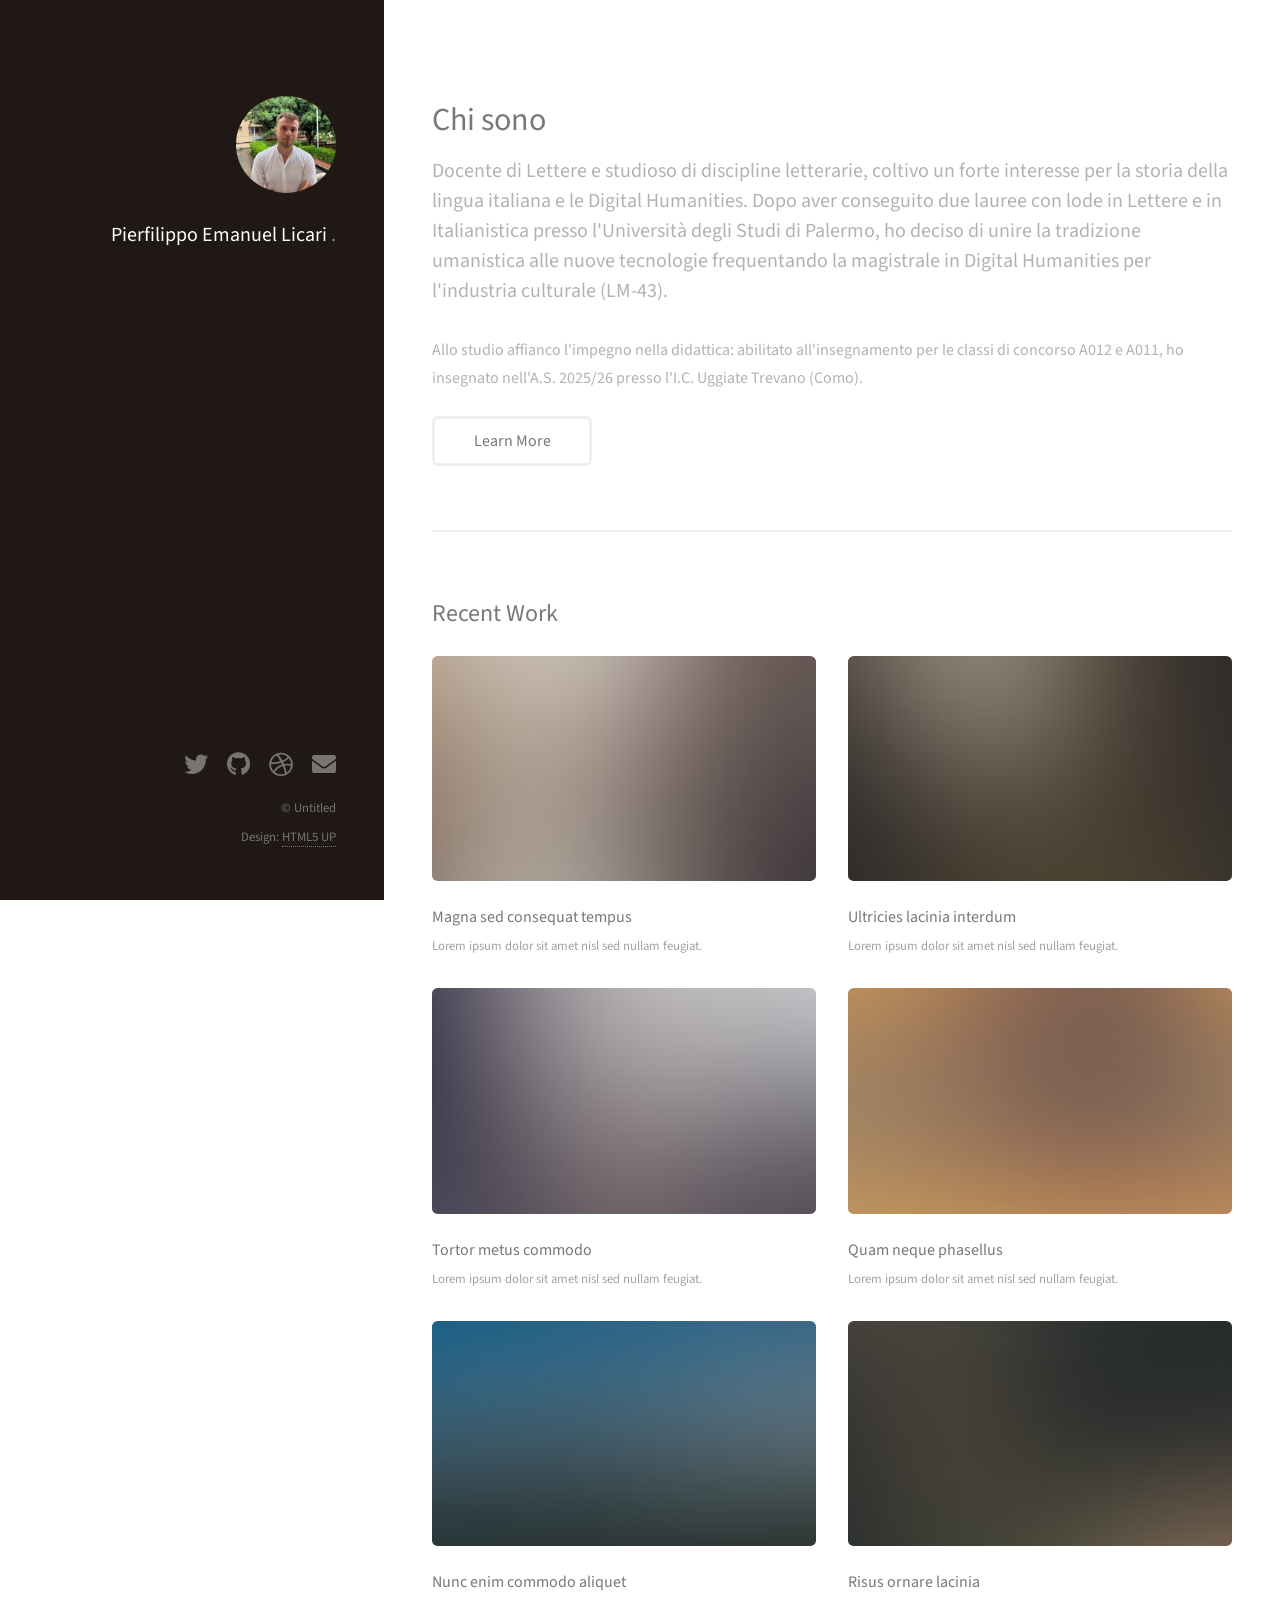
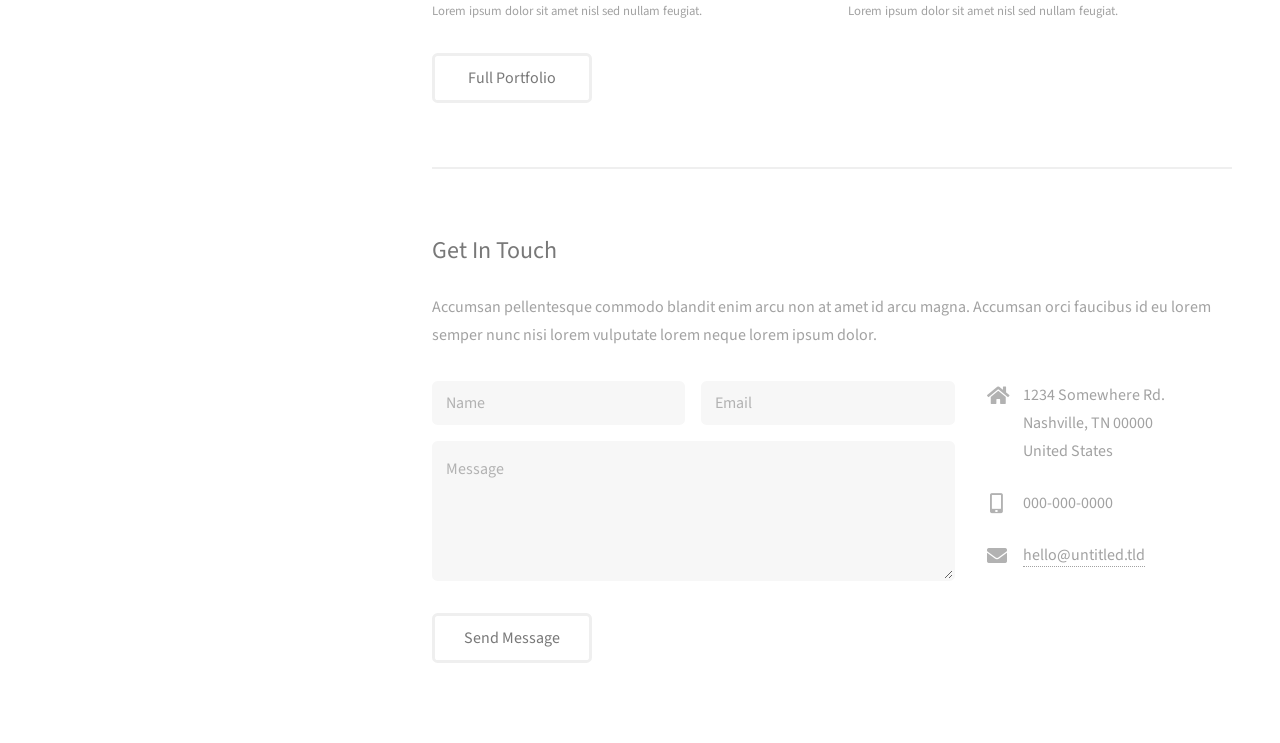
==== commit d2ecbea3: "Add files via upload" ====
--- a/index.html
+++ b/index.html
@@ -17,9 +17,9 @@
 			<header id="header">
 				<div class="inner">
 					<a href="#" class="image avatar"><img src="images/avatar.jpg" alt="" /></a>
-					<h1><strong>Ciao, sono Pierfilippo Emanuel Licari</strong>, a super simple<br />
-					responsive site template freebie<br />
-					crafted by <a href="http://html5up.net">HTML5 UP</a>.</h1>
+					<h1><strong>Pierfilippo Emanuel Licari</strong><br />
+					<br />
+					<a href="http://html5up.net"></a>.</h1>
 				</div>
 			</header>
 
@@ -30,7 +30,7 @@
 					<section id="one">
 						<header class="major">
 							<h2>Chi sono</h2>
-<p>Docente di Lettere e studioso di discipline letterarie, coltivo un forte interesse per la storia della lingua italiana e le Digital Humanities. Dopo aver conseguito due lauree con 110 e lode in Lettere e in Italianistica presso l'Università degli Studi di Palermo, ho deciso di unire la tradizione umanistica alle nuove tecnologie frequentando la magistrale in Digital Humanities per l'industria culturale (LM-43).</p>
+<p>Docente di Lettere e studioso di discipline letterarie, coltivo un forte interesse per la storia della lingua italiana e le Digital Humanities. Dopo aver conseguito due lauree con lode in Lettere e in Italianistica presso l'Università degli Studi di Palermo, ho deciso di unire la tradizione umanistica alle nuove tecnologie frequentando la magistrale in Digital Humanities per l'industria culturale (LM-43).</p>
 
 <p>Allo studio affianco l'impegno nella didattica: abilitato all'insegnamento per le classi di concorso A012 e A011, ho insegnato nell'A.S. 2025/26 presso l'I.C. Uggiate Trevano (Como).</p>
 						<ul class="actions">
--- a/assets/css/main.css
+++ b/assets/css/main.css
@@ -111,7 +111,7 @@
 		-ms-transition: color 0.2s ease-in-out, border-color 0.2s ease-in-out;
 		transition: color 0.2s ease-in-out, border-color 0.2s ease-in-out;
 		border-bottom: dotted 1px;
-		color: #49bf9d;
+		color: #800020;
 		text-decoration: none;
 	}
 
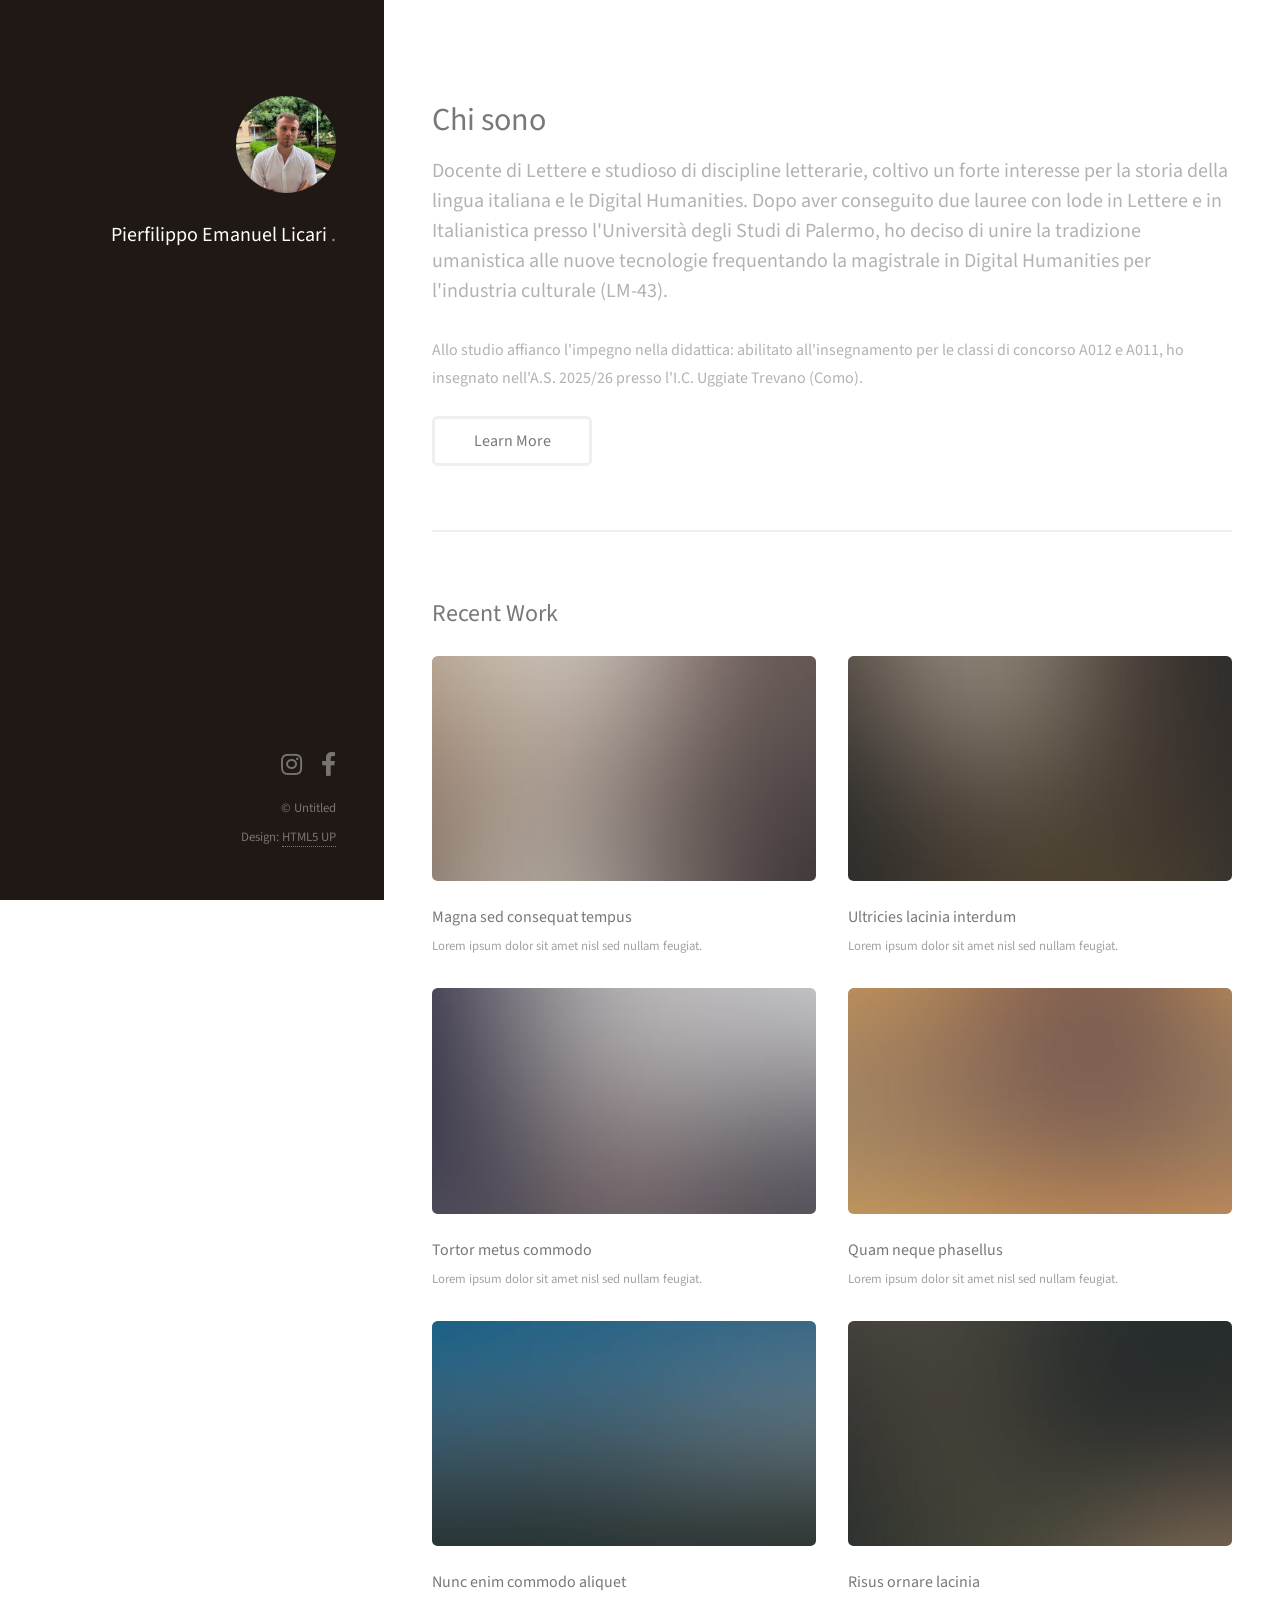
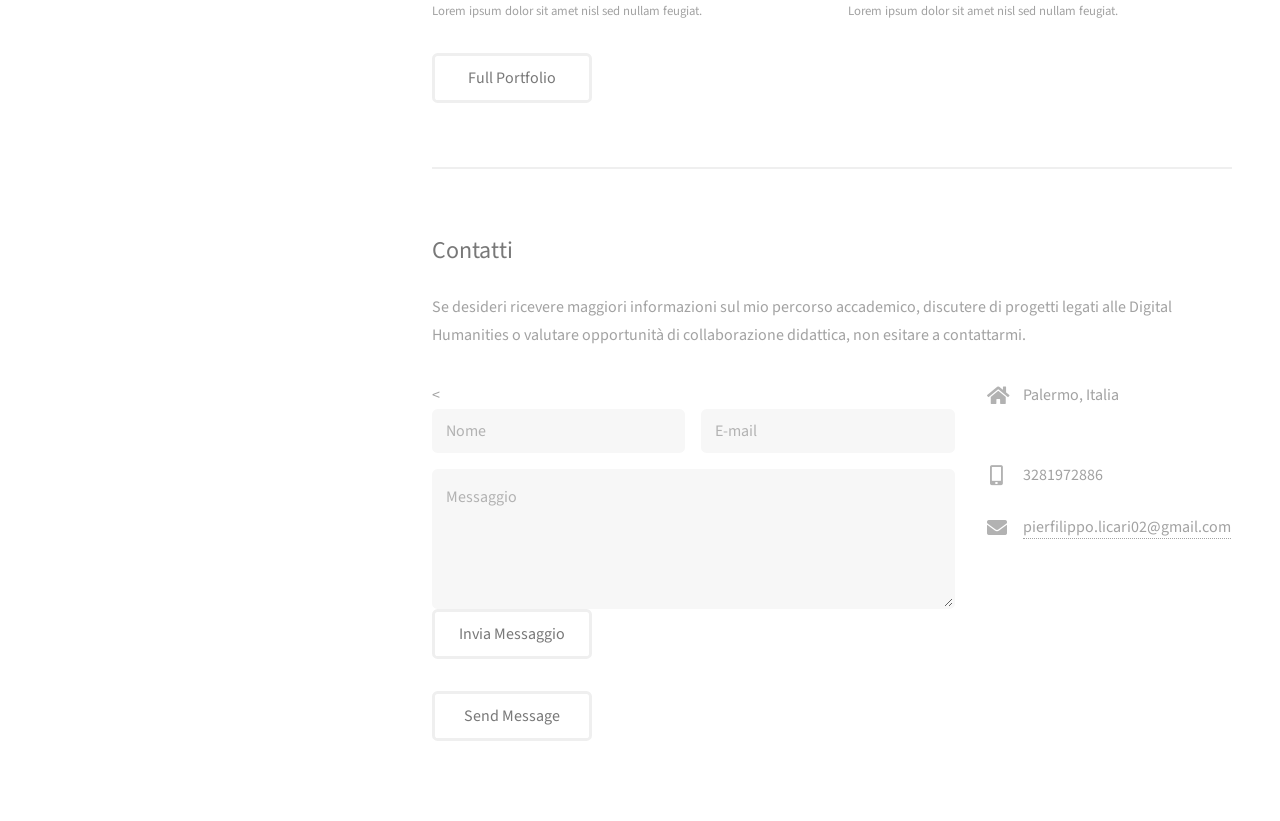
==== commit 7596f101: "Add files via upload" ====
--- a/index.html
+++ b/index.html
@@ -80,17 +80,20 @@
 
 				<!-- Three -->
 					<section id="three">
-						<h2>Get In Touch</h2>
-						<p>Accumsan pellentesque commodo blandit enim arcu non at amet id arcu magna. Accumsan orci faucibus id eu lorem semper nunc nisi lorem vulputate lorem neque lorem ipsum dolor.</p>
+						<h2>Contatti</h2>
+						<p>Se desideri ricevere maggiori informazioni sul mio percorso accademico, discutere di progetti legati alle Digital Humanities o valutare opportunità di collaborazione didattica, non esitare a contattarmi.</p>
 						<div class="row">
 							<div class="col-8 col-12-small">
-								<form method="post" action="#">
-									<div class="row gtr-uniform gtr-50">
-										<div class="col-6 col-12-xsmall"><input type="text" name="name" id="name" placeholder="Name" /></div>
-										<div class="col-6 col-12-xsmall"><input type="email" name="email" id="email" placeholder="Email" /></div>
-										<div class="col-12"><textarea name="message" id="message" placeholder="Message" rows="4"></textarea></div>
-									</div>
-								</form>
+								<<form method="post" action="https://formspree.io/f/xjgzjwbo">
+    <div class="row gtr-uniform gtr-50">
+        <div class="col-6 col-12-xsmall"><input type="text" name="name" id="name" placeholder="Nome" required /></div>
+        <div class="col-6 col-12-xsmall"><input type="email" name="email" id="email" placeholder="E-mail" required /></div>
+        <div class="col-12"><textarea name="message" id="message" placeholder="Messaggio" rows="4" required></textarea></div>
+    </div>
+    <ul class="actions">
+        <li><input type="submit" value="Invia Messaggio" /></li>
+    </ul>
+</form>
 								<ul class="actions">
 									<li><input type="submit" value="Send Message" /></li>
 								</ul>
@@ -98,18 +101,18 @@
 							<div class="col-4 col-12-small">
 								<ul class="labeled-icons">
 									<li>
-										<h3 class="icon solid fa-home"><span class="label">Address</span></h3>
-										1234 Somewhere Rd.<br />
-										Nashville, TN 00000<br />
-										United States
+										<h3 class="icon solid fa-home"><span class="label">Indirizzo</span></h3>
+										Palermo, Italia<br />
+										<br />
+										
 									</li>
 									<li>
-										<h3 class="icon solid fa-mobile-alt"><span class="label">Phone</span></h3>
-										000-000-0000
+										<h3 class="icon solid fa-mobile-alt"><span class="label">Telefono</span></h3>
+										3281972886
 									</li>
 									<li>
 										<h3 class="icon solid fa-envelope"><span class="label">Email</span></h3>
-										<a href="#">hello@untitled.tld</a>
+										<a href="mailto: pierfilippo.licari02@gmail.com">pierfilippo.licari02@gmail.com</a>
 									</li>
 								</ul>
 							</div>
@@ -440,11 +443,9 @@
 			<footer id="footer">
 				<div class="inner">
 					<ul class="icons">
-						<li><a href="#" class="icon brands fa-twitter"><span class="label">Twitter</span></a></li>
-						<li><a href="#" class="icon brands fa-github"><span class="label">Github</span></a></li>
-						<li><a href="#" class="icon brands fa-dribbble"><span class="label">Dribbble</span></a></li>
-						<li><a href="#" class="icon solid fa-envelope"><span class="label">Email</span></a></li>
-					</ul>
+    <li><a href="https://www.instagram.com/pier_licari/" target="_blank" class="icon brands fa-instagram"><span class="label">Instagram</span></a></li>
+    <li><a href="https://www.facebook.com/pierfilippo.licari/" target="_blank" class="icon brands fa-facebook-f"><span class="label">Facebook</span></a></li>
+</ul>
 					<ul class="copyright">
 						<li>&copy; Untitled</li><li>Design: <a href="http://html5up.net">HTML5 UP</a></li>
 					</ul>
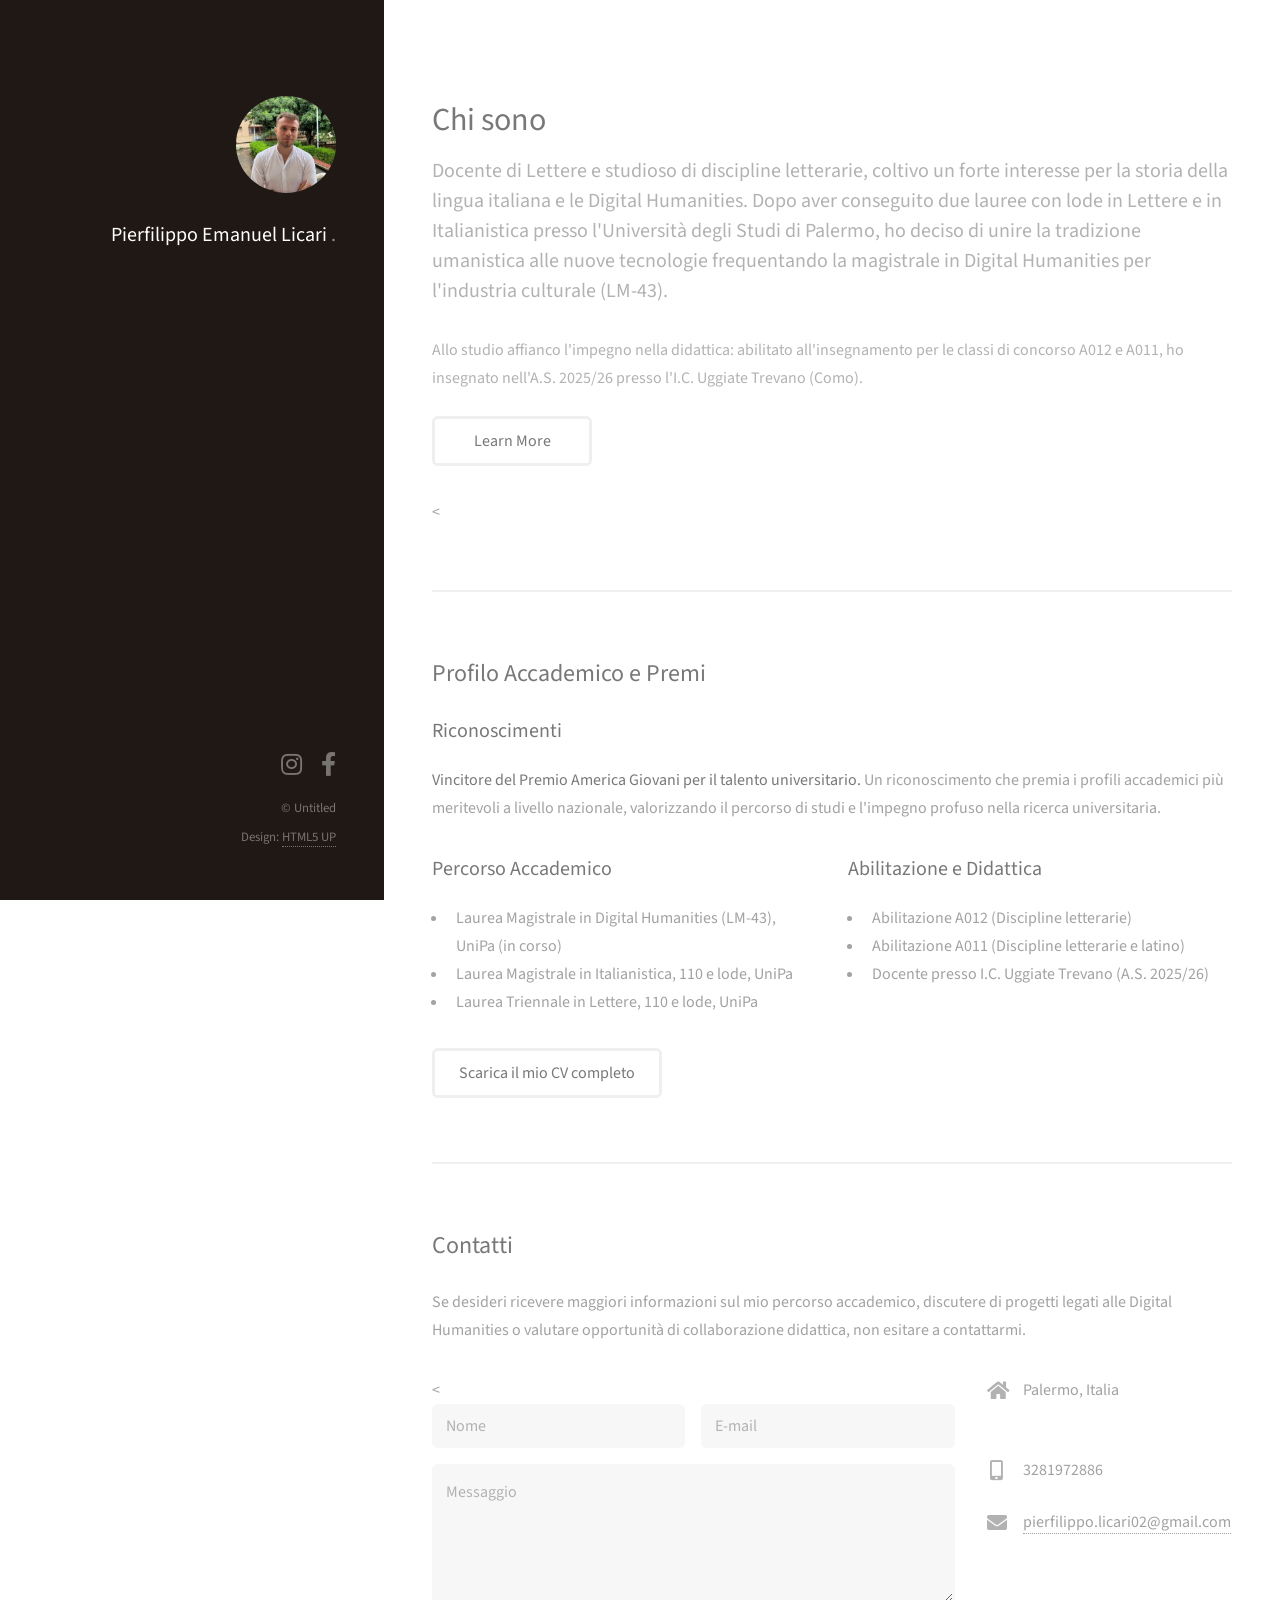
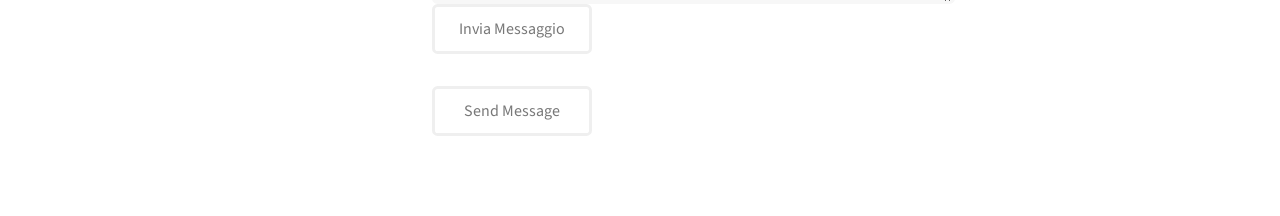
==== commit 20cb38ac: "Add files via upload" ====
--- a/index.html
+++ b/index.html
@@ -39,44 +39,34 @@
 					</section>
 
 				<!-- Two -->
-					<section id="two">
-						<h2>Recent Work</h2>
-						<div class="row">
-							<article class="col-6 col-12-xsmall work-item">
-								<a href="images/fulls/01.jpg" class="image fit thumb"><img src="images/thumbs/01.jpg" alt="" /></a>
-								<h3>Magna sed consequat tempus</h3>
-								<p>Lorem ipsum dolor sit amet nisl sed nullam feugiat.</p>
-							</article>
-							<article class="col-6 col-12-xsmall work-item">
-								<a href="images/fulls/02.jpg" class="image fit thumb"><img src="images/thumbs/02.jpg" alt="" /></a>
-								<h3>Ultricies lacinia interdum</h3>
-								<p>Lorem ipsum dolor sit amet nisl sed nullam feugiat.</p>
-							</article>
-							<article class="col-6 col-12-xsmall work-item">
-								<a href="images/fulls/03.jpg" class="image fit thumb"><img src="images/thumbs/03.jpg" alt="" /></a>
-								<h3>Tortor metus commodo</h3>
-								<p>Lorem ipsum dolor sit amet nisl sed nullam feugiat.</p>
-							</article>
-							<article class="col-6 col-12-xsmall work-item">
-								<a href="images/fulls/04.jpg" class="image fit thumb"><img src="images/thumbs/04.jpg" alt="" /></a>
-								<h3>Quam neque phasellus</h3>
-								<p>Lorem ipsum dolor sit amet nisl sed nullam feugiat.</p>
-							</article>
-							<article class="col-6 col-12-xsmall work-item">
-								<a href="images/fulls/05.jpg" class="image fit thumb"><img src="images/thumbs/05.jpg" alt="" /></a>
-								<h3>Nunc enim commodo aliquet</h3>
-								<p>Lorem ipsum dolor sit amet nisl sed nullam feugiat.</p>
-							</article>
-							<article class="col-6 col-12-xsmall work-item">
-								<a href="images/fulls/06.jpg" class="image fit thumb"><img src="images/thumbs/06.jpg" alt="" /></a>
-								<h3>Risus ornare lacinia</h3>
-								<p>Lorem ipsum dolor sit amet nisl sed nullam feugiat.</p>
-							</article>
-						</div>
-						<ul class="actions">
-							<li><a href="#" class="button">Full Portfolio</a></li>
-						</ul>
-					</section>
+					<<section id="two">
+    <h2>Profilo Accademico e Premi</h2>
+    <div class="row">
+        <article class="col-12">
+            <h3>Riconoscimenti</h3>
+            <p><strong>Vincitore del Premio America Giovani per il talento universitario.</strong> Un riconoscimento che premia i profili accademici più meritevoli a livello nazionale, valorizzando il percorso di studi e l'impegno profuso nella ricerca universitaria.</p>
+        </article>
+        <article class="col-6 col-12-xsmall">
+            <h3>Percorso Accademico</h3>
+            <ul>
+                <li>Laurea Magistrale in Digital Humanities (LM-43), UniPa (in corso)</li>
+                <li>Laurea Magistrale in Italianistica, 110 e lode, UniPa</li>
+                <li>Laurea Triennale in Lettere, 110 e lode, UniPa</li>
+            </ul>
+        </article>
+        <article class="col-6 col-12-xsmall">
+            <h3>Abilitazione e Didattica</h3>
+            <ul>
+                <li>Abilitazione A012 (Discipline letterarie)</li>
+                <li>Abilitazione A011 (Discipline letterarie e latino)</li>
+                <li>Docente presso I.C. Uggiate Trevano (A.S. 2025/26)</li>
+            </ul>
+        </article>
+    </div>
+    <ul class="actions">
+        <li><a href="#" class="button">Scarica il mio CV completo</a></li>
+    </ul>
+</section>
 
 				<!-- Three -->
 					<section id="three">
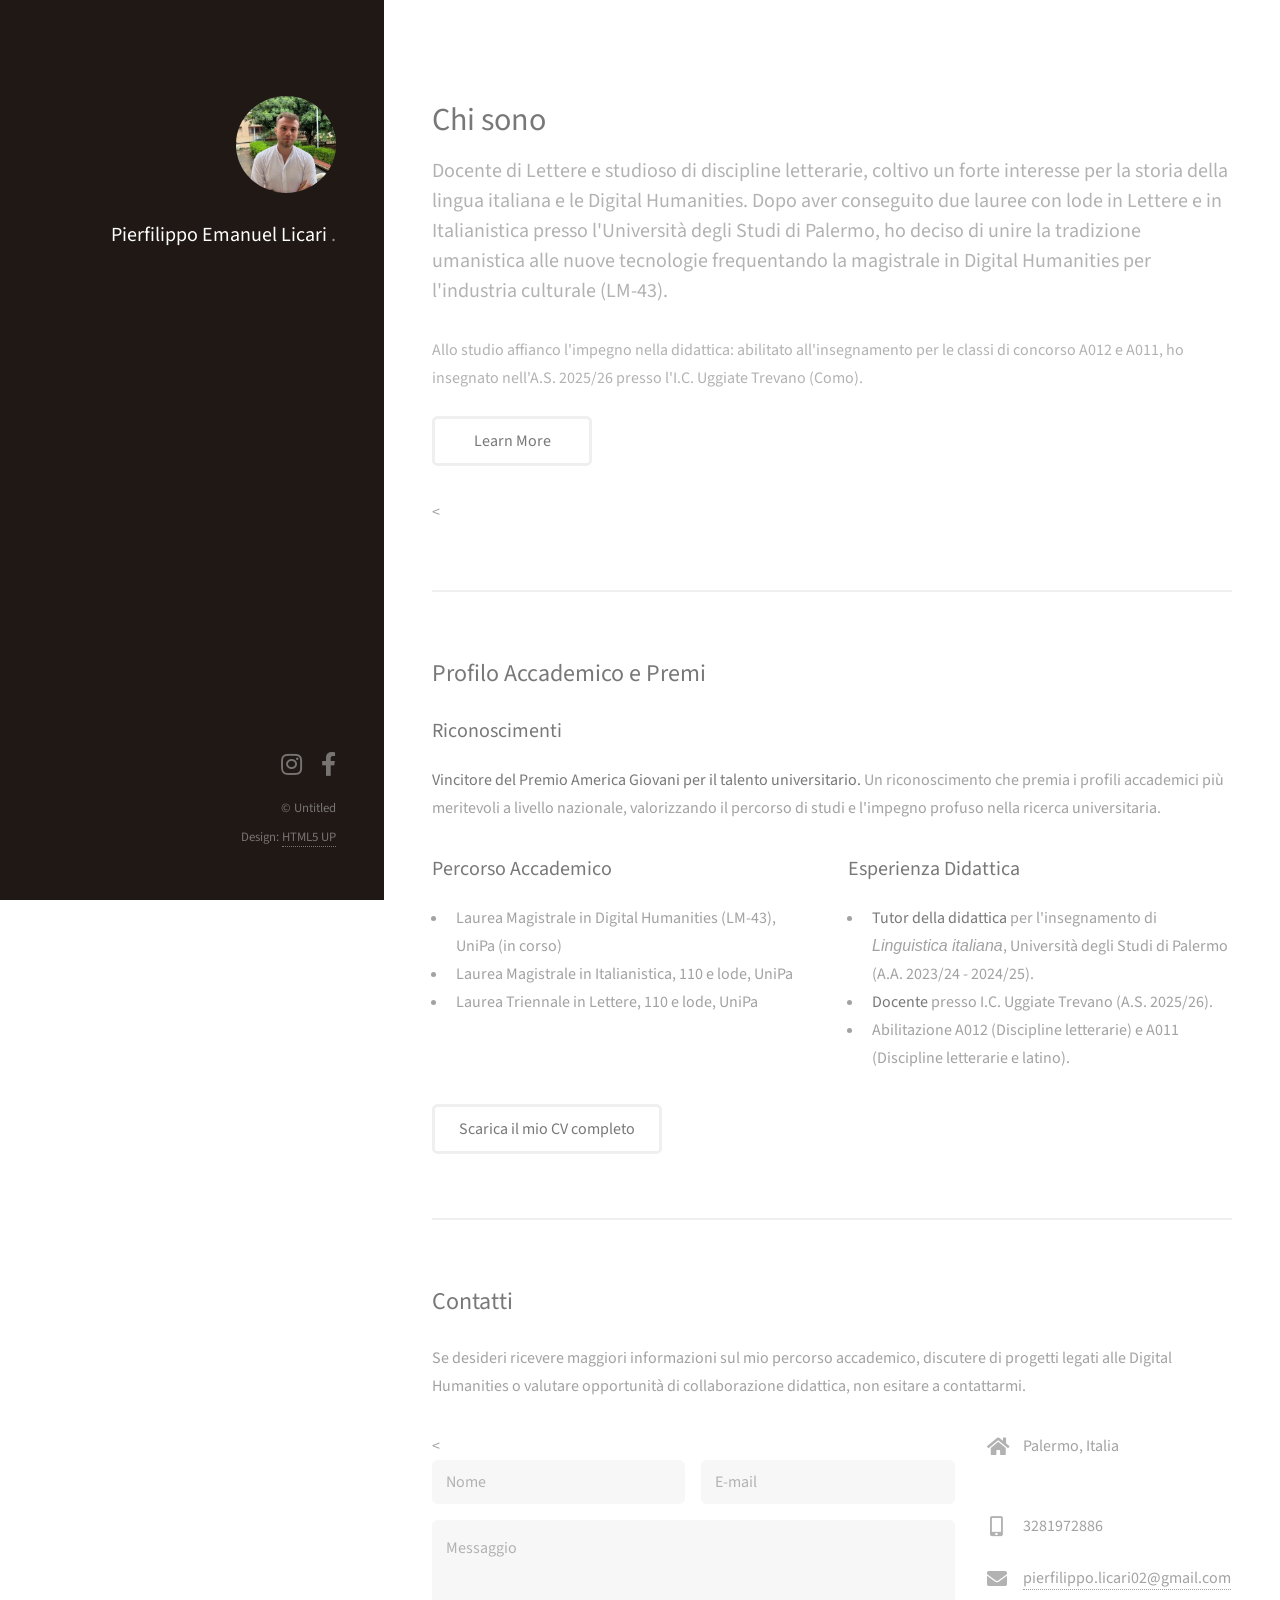
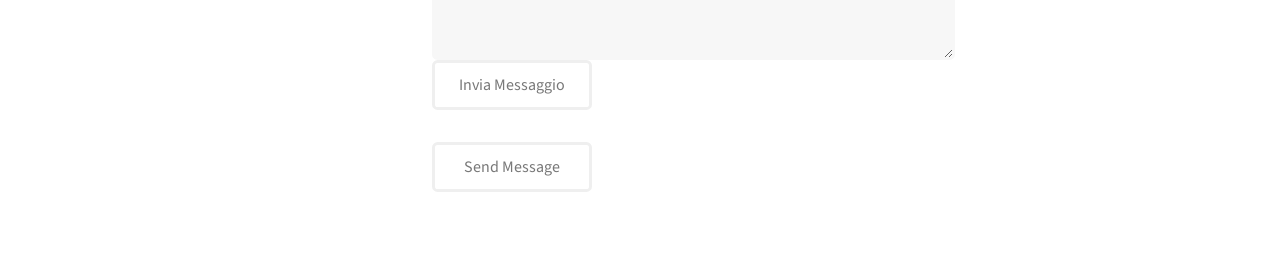
==== commit a1923f30: "Add files via upload" ====
--- a/index.html
+++ b/index.html
@@ -55,11 +55,12 @@
             </ul>
         </article>
         <article class="col-6 col-12-xsmall">
-            <h3>Abilitazione e Didattica</h3>
+            <article class="col-6 col-12-xsmall">
+            <h3>Esperienza Didattica</h3>
             <ul>
-                <li>Abilitazione A012 (Discipline letterarie)</li>
-                <li>Abilitazione A011 (Discipline letterarie e latino)</li>
-                <li>Docente presso I.C. Uggiate Trevano (A.S. 2025/26)</li>
+                <li><strong>Tutor della didattica</strong> per l'insegnamento di <em>Linguistica italiana</em>, Università degli Studi di Palermo (A.A. 2023/24 - 2024/25).</li>
+                <li><strong>Docente</strong> presso I.C. Uggiate Trevano (A.S. 2025/26).</li>
+                <li>Abilitazione A012 (Discipline letterarie) e A011 (Discipline letterarie e latino).</li>
             </ul>
         </article>
     </div>
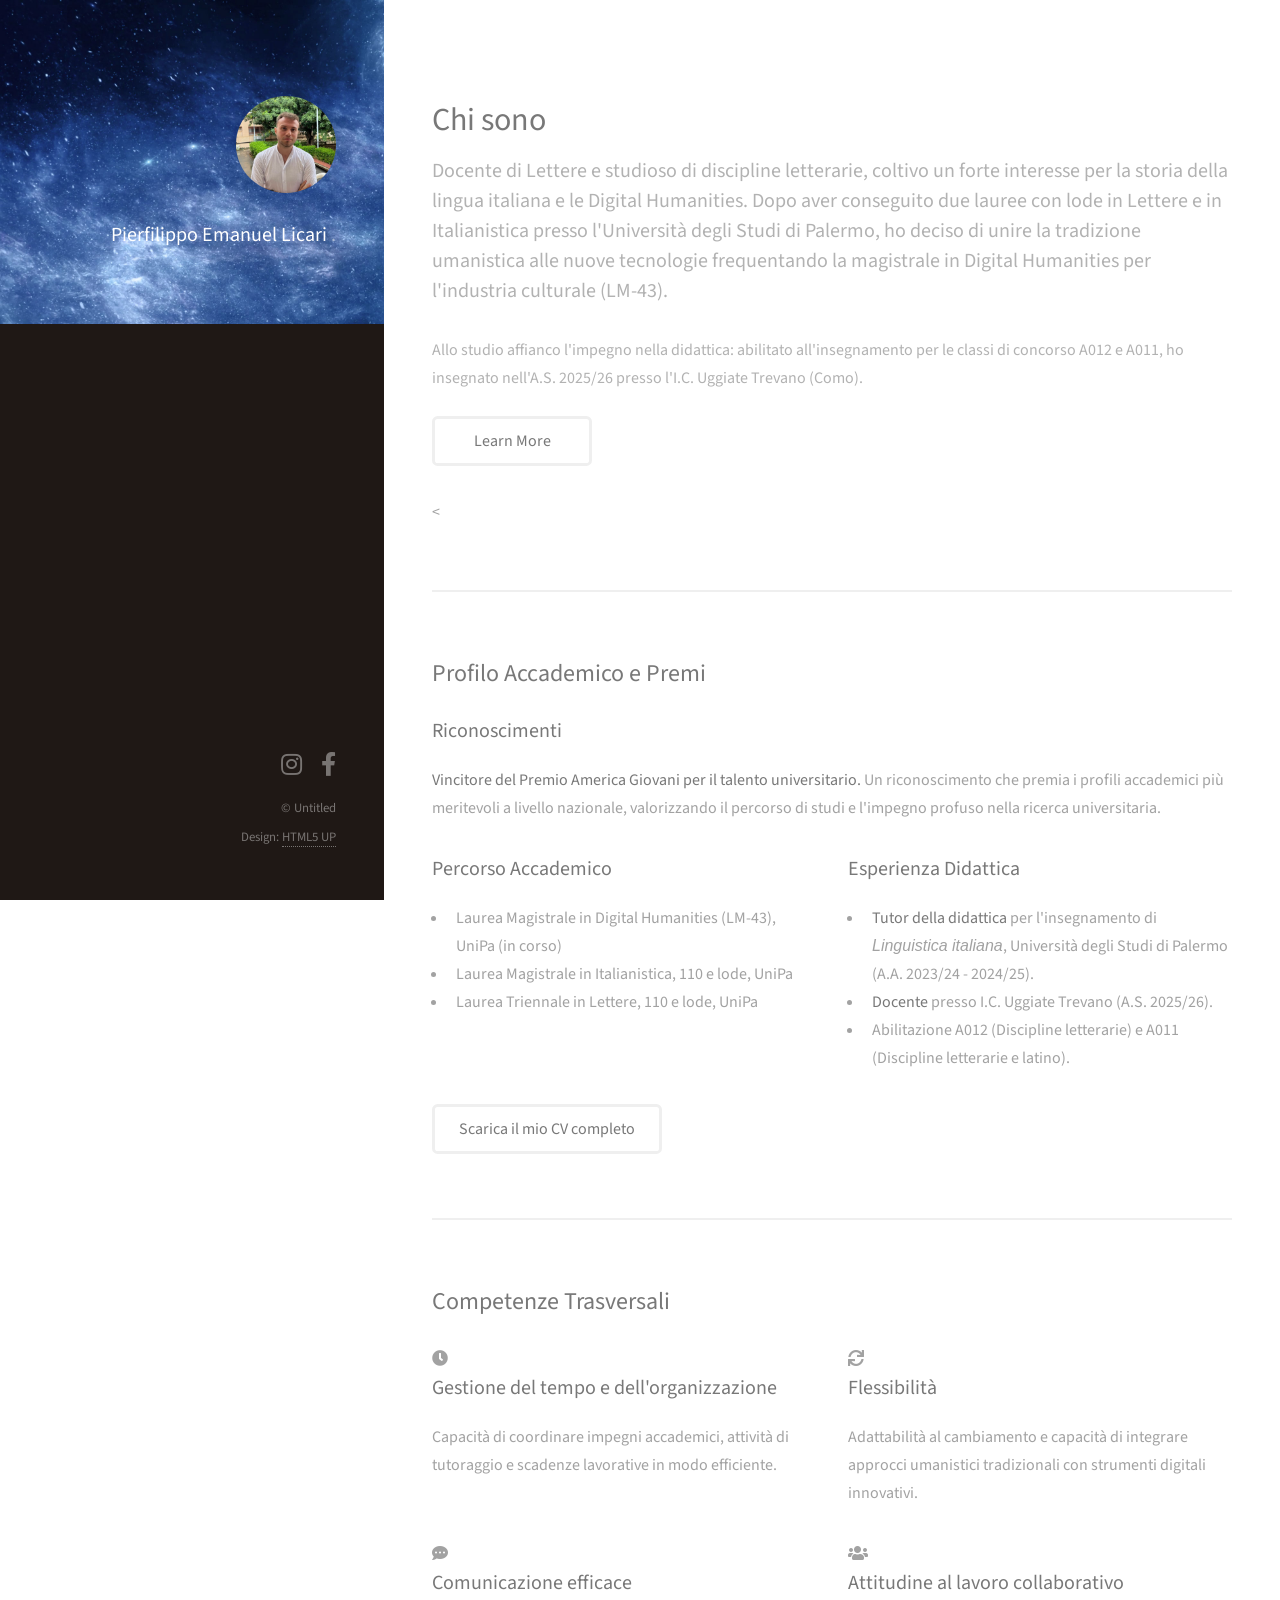
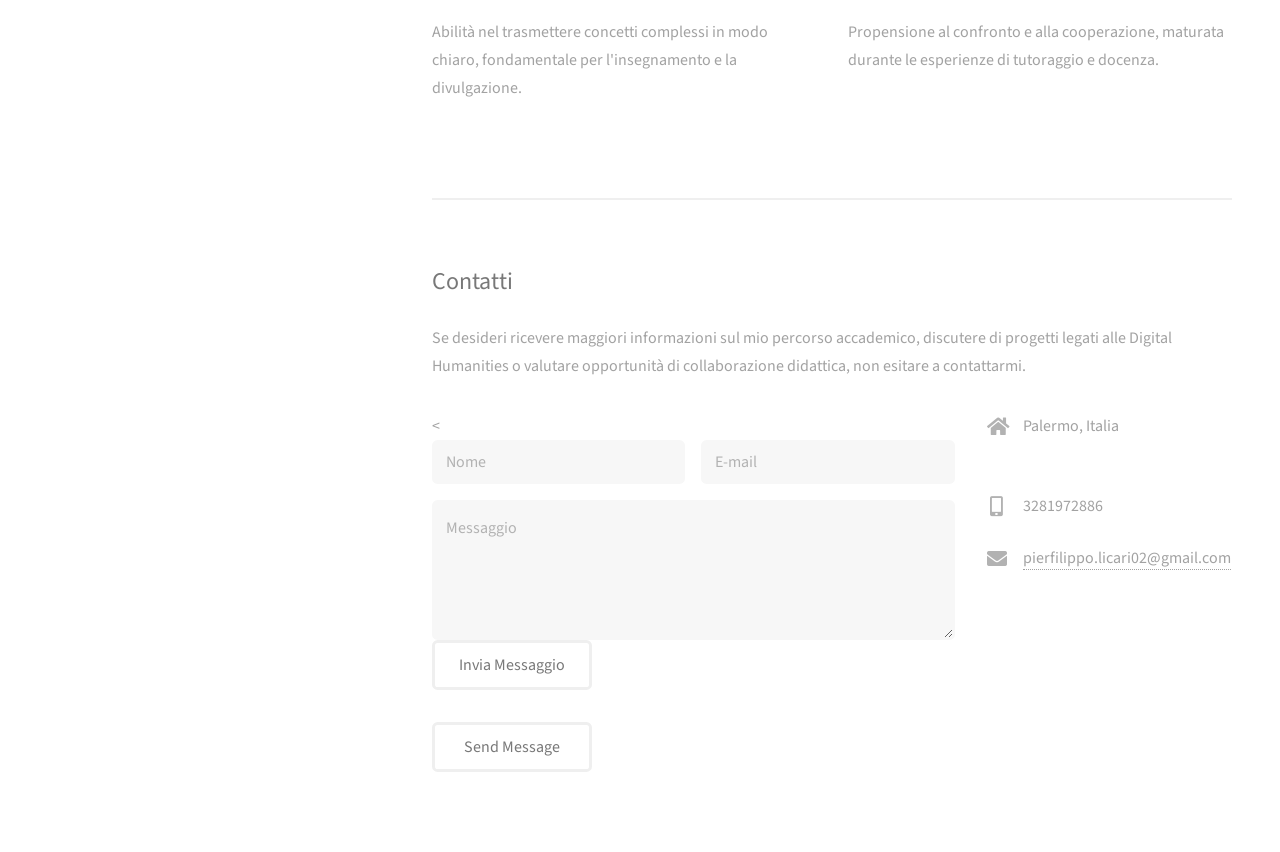
==== commit 19f6ad38: "Add files via upload" ====
--- a/index.html
+++ b/index.html
@@ -65,12 +65,37 @@
         </article>
     </div>
     <ul class="actions">
-        <li><a href="#" class="button">Scarica il mio CV completo</a></li>
+        <li><a href="files/cv_pierfilippo_licari.pdf" class="button" target="_blank">Scarica il mio CV completo</a></li>
     </ul>
 </section>
 
+<section id="three">
+    <h2>Competenze Trasversali</h2>
+    <div class="row">
+        <article class="col-6 col-12-xsmall">
+            <span class="icon solid fa-clock"></span>
+            <h3>Gestione del tempo e dell'organizzazione</h3>
+            <p>Capacità di coordinare impegni accademici, attività di tutoraggio e scadenze lavorative in modo efficiente.</p>
+        </article>
+        <article class="col-6 col-12-xsmall">
+            <span class="icon solid fa-sync"></span>
+            <h3>Flessibilità</h3>
+            <p>Adattabilità al cambiamento e capacità di integrare approcci umanistici tradizionali con strumenti digitali innovativi.</p>
+        </article>
+        <article class="col-6 col-12-xsmall">
+            <span class="icon solid fa-comment-dots"></span>
+            <h3>Comunicazione efficace</h3>
+            <p>Abilità nel trasmettere concetti complessi in modo chiaro, fondamentale per l'insegnamento e la divulgazione.</p>
+        </article>
+        <article class="col-6 col-12-xsmall">
+            <span class="icon solid fa-users"></span>
+            <h3>Attitudine al lavoro collaborativo</h3>
+            <p>Propensione al confronto e alla cooperazione, maturata durante le esperienze di tutoraggio e docenza.</p>
+        </article>
+    </div>
+</section>
 				<!-- Three -->
-					<section id="three">
+					<section id="four">
 						<h2>Contatti</h2>
 						<p>Se desideri ricevere maggiori informazioni sul mio percorso accademico, discutere di progetti legati alle Digital Humanities o valutare opportunità di collaborazione didattica, non esitare a contattarmi.</p>
 						<div class="row">
--- a/assets/css/main.css
+++ b/assets/css/main.css
@@ -199,16 +199,16 @@
 		}
 
 	blockquote {
-		border-left: solid 6px #efefef;
+		border-left: solid 6px #74e47a;
 		font-style: italic;
 		margin: 0 0 2em 0;
 		padding: 0.5em 0 0.5em 1.5em;
 	}
 
 	code {
-		background: #f7f7f7;
+		background: #87ceeb;
 		border-radius: 0.35em;
-		border: solid 2px #efefef;
+		border: solid 2px #87ceeb;
 		font-family: "Courier New", monospace;
 		font-size: 0.9em;
 		margin: 0 0.25em;
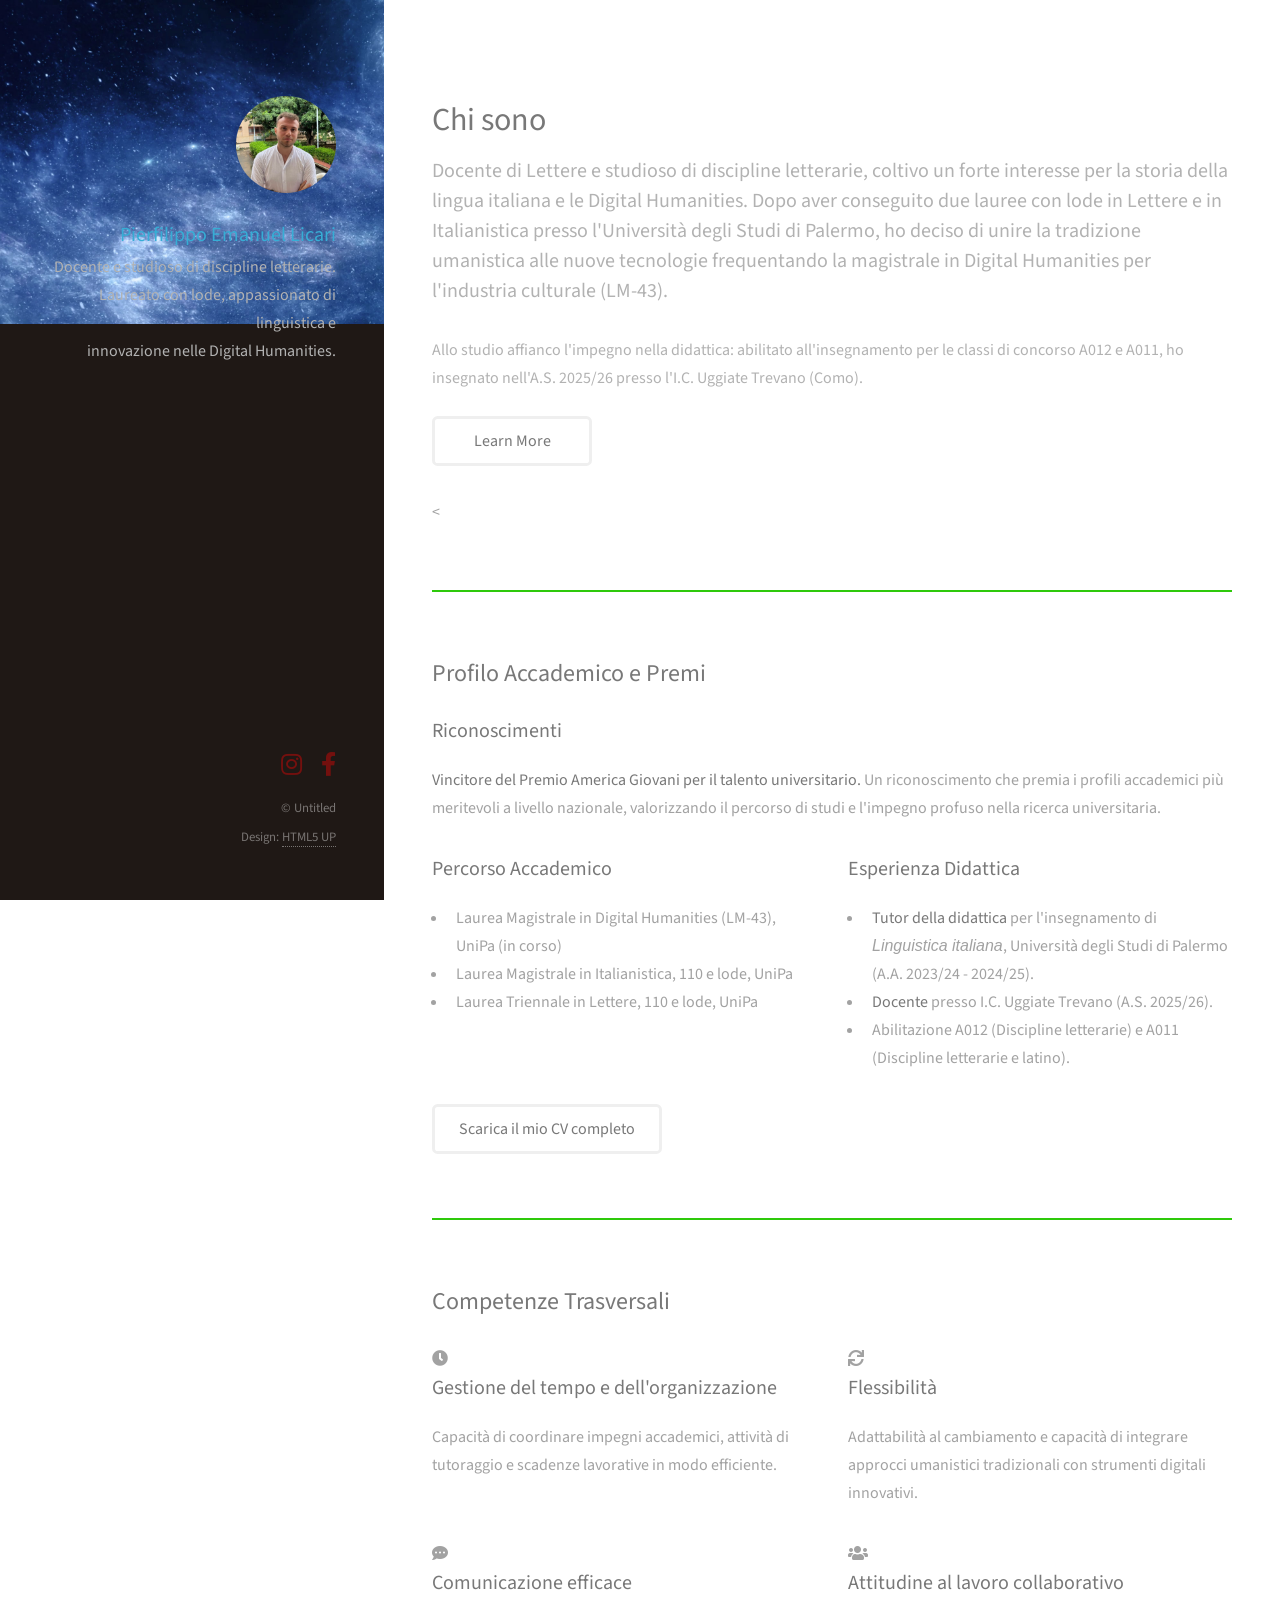
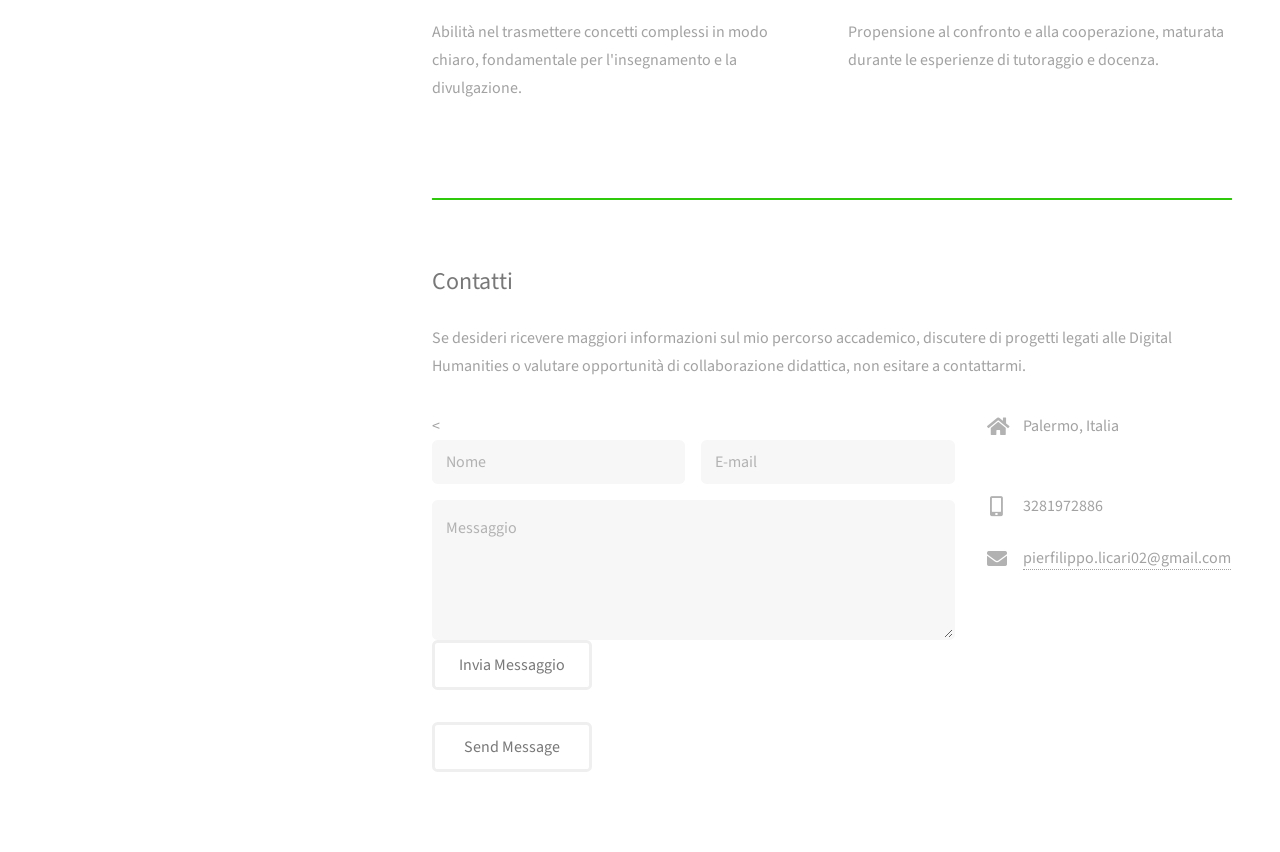
==== commit f2138261: "Add files via upload" ====
--- a/index.html
+++ b/index.html
@@ -15,13 +15,14 @@
 
 		<!-- Header -->
 			<header id="header">
-				<div class="inner">
-					<a href="#" class="image avatar"><img src="images/avatar.jpg" alt="" /></a>
-					<h1><strong>Pierfilippo Emanuel Licari</strong><br />
-					<br />
-					<a href="http://html5up.net"></a>.</h1>
-				</div>
-			</header>
+    <div class="inner">
+        <a href="#" class="image avatar"><img src="images/avatar.jpg" alt="" /></a>
+        <h1><strong>Pierfilippo Emanuel Licari</strong></h1>
+        <p>Docente e studioso di discipline letterarie.<br />
+           Laureato con lode, appassionato di linguistica e<br />
+           innovazione nelle Digital Humanities.</p>
+    </div>
+</header>
 
 		<!-- Main -->
 			<div id="main">
--- a/assets/css/main.css
+++ b/assets/css/main.css
@@ -2519,7 +2519,7 @@
 		.button.primary {
 			background-color: #49bf9d;
 			border-color: #49bf9d;
-			color: #ffffff !important;
+			color: #08d17d !important;
 		}
 
 			input[type="submit"].primary:hover,
@@ -2545,9 +2545,9 @@
 		input[type="button"]:disabled,
 		.button.disabled,
 		.button:disabled {
-			background-color: #e7e7e7 !important;
-			border-color: #e7e7e7 !important;
-			color: #b2b2b2 !important;
+			background-color: #05e690 !important;
+			border-color: #b00606 !important;
+			color: #bb0e0e !important;
 			cursor: default;
 		}
 
@@ -2597,7 +2597,7 @@
 		background-position: top left,							top left;
 		background-repeat: repeat,								no-repeat;
 		background-size: auto,								150%;
-		color: rgba(255, 255, 255, 0.5);
+		color: rgba(25, 138, 224, 0.5);
 		height: 100%;
 		left: 0;
 		padding: 8em 4em;
@@ -2624,15 +2624,15 @@
 		}
 
 		#header strong, #header b {
-			color: #ffffff;
+			color: #37add5;
 		}
 
 		#header h2, #header h3, #header h4, #header h5, #header h6 {
-			color: #ffffff;
+			color: #37add5;
 		}
 
 		#header h1 {
-			color: rgba(255, 255, 255, 0.5);
+			color: rgba(70, 245, 105, 0.779);
 			font-size: 1.35em;
 			line-height: 1.75em;
 			margin: 0;
@@ -2650,7 +2650,7 @@
 	}
 
 		#footer .icons a {
-			color: rgba(255, 255, 255, 0.4);
+			color: rgba(244, 6, 6, 0.4);
 		}
 
 	#footer .copyright {
@@ -2689,7 +2689,7 @@
 	}
 
 		#main > section {
-			border-top: solid 2px #efefef;
+			border-top: solid 2px #2ec90b;
 			margin: 4em 0 0 0;
 			padding: 4em 0 0 0;
 		}
@@ -2772,7 +2772,7 @@
 		-ms-box-sizing: content-box;
 		box-sizing: content-box;
 		-webkit-tap-highlight-color: rgba(255, 255, 255, 0);
-		background: #fff;
+		background: #03b8ea;
 		border-radius: 0.35em;
 		box-shadow: 0 0.1em 0.15em 0 rgba(0, 0, 0, 0.15);
 		overflow: hidden;
